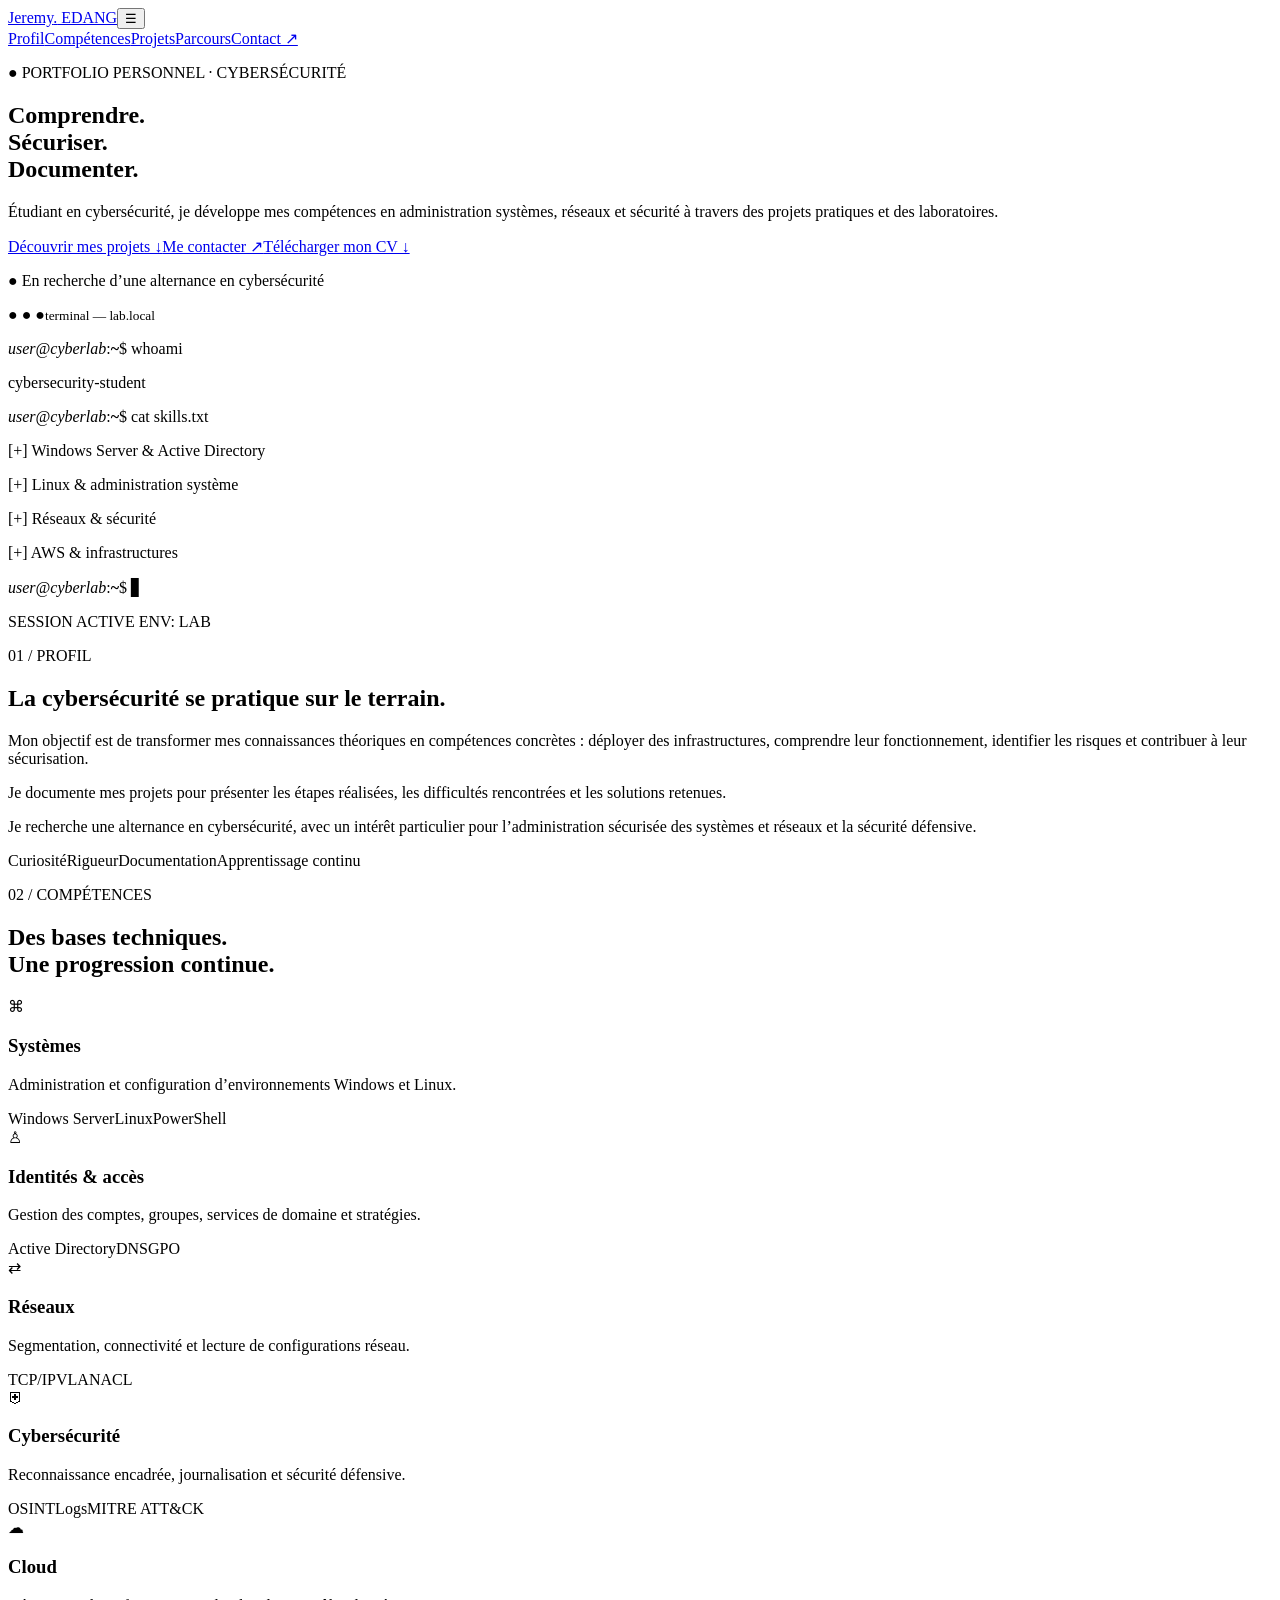
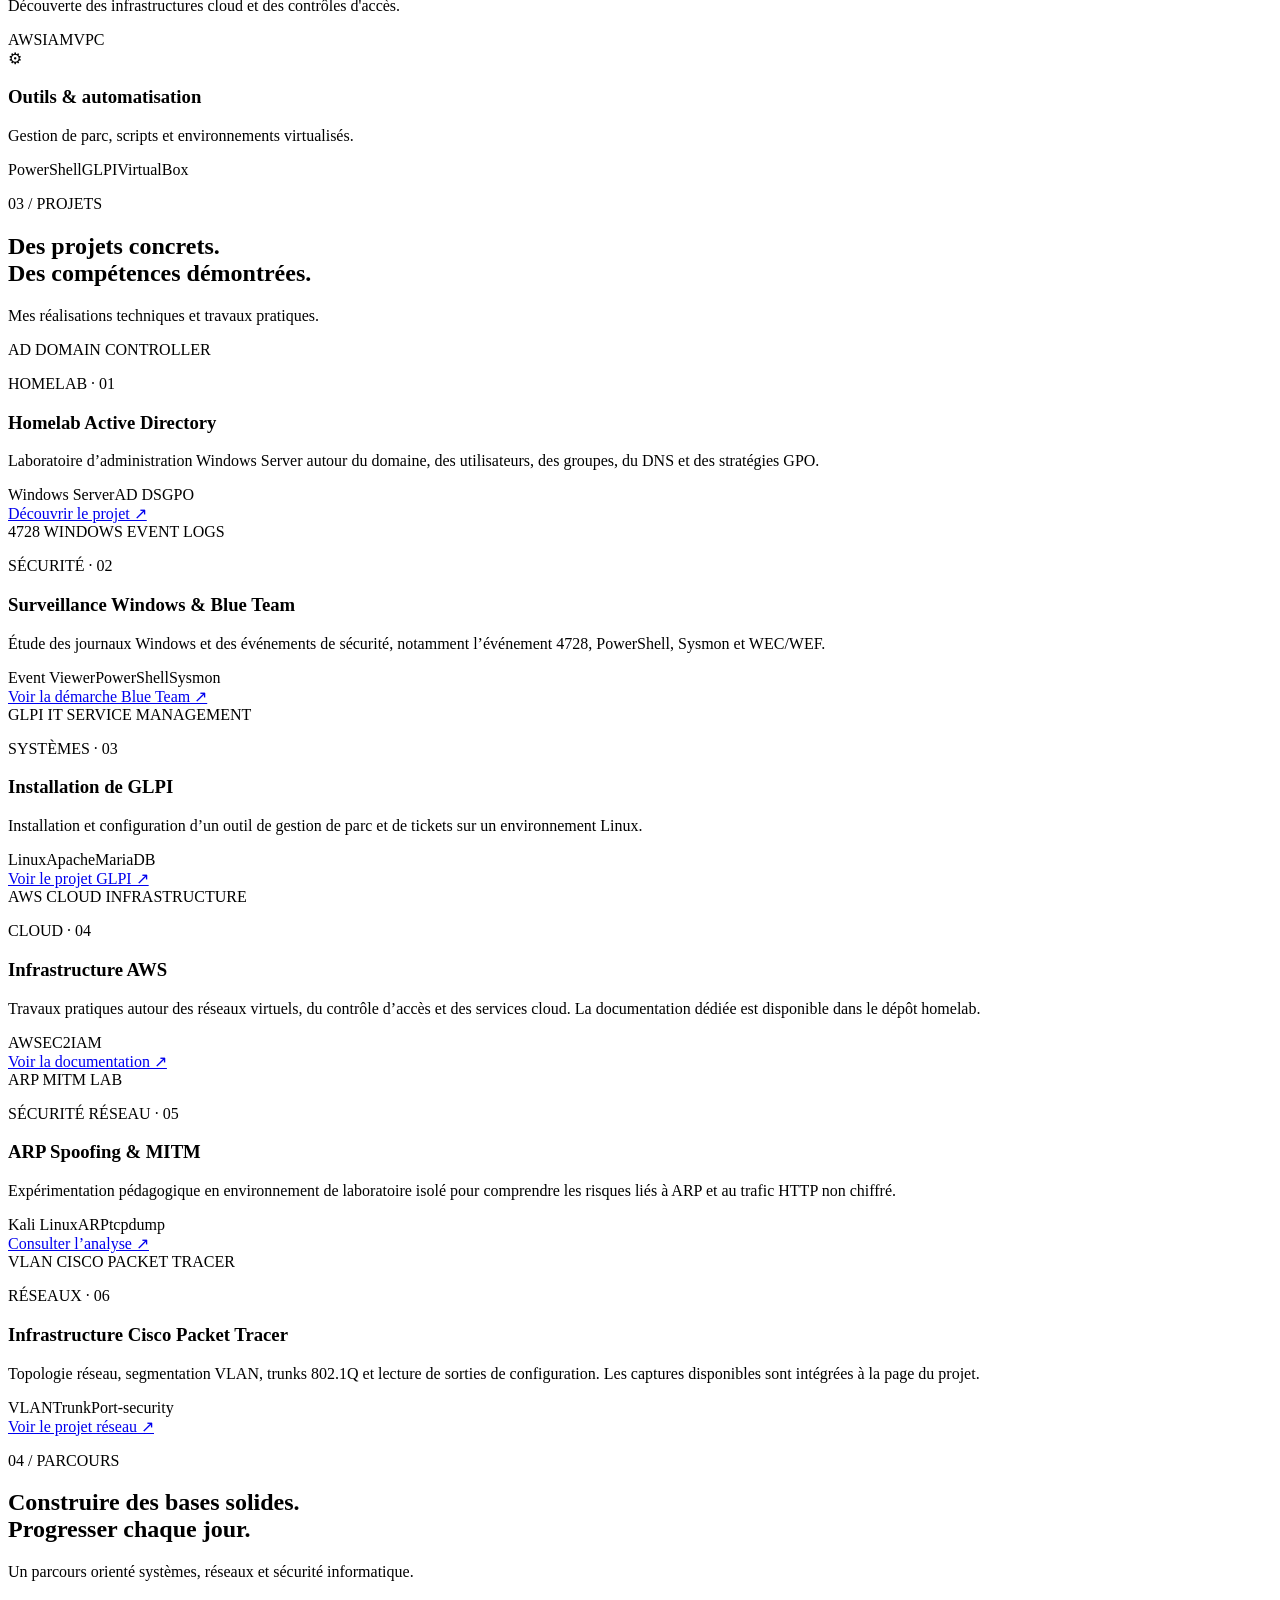
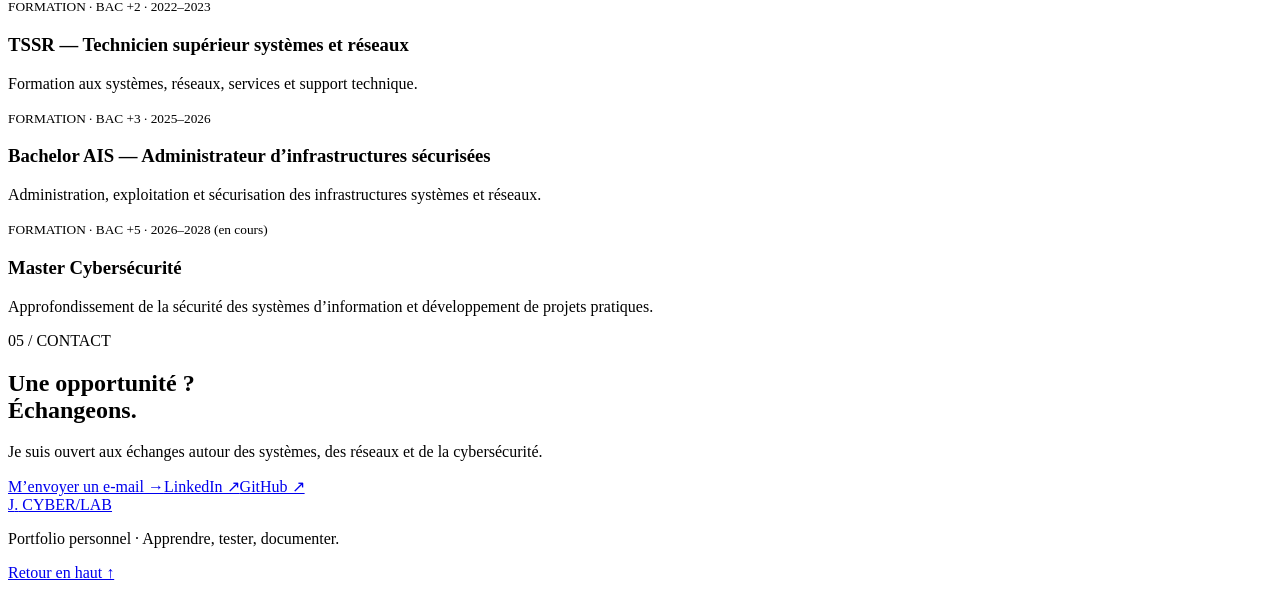
==== index.html @ 5d51c83e "Add responsive cybersecurity portfolio home page" ====
<!doctype html>
<html lang="fr"><head><meta charset="UTF-8"><meta name="viewport" content="width=device-width,initial-scale=1"><meta name="description" content="Portfolio de Jeremy Edang : projets pratiques en cybersécurité, administration systèmes et réseaux, Active Directory, Blue Team, Linux et cloud."><title>Jeremy Edang | Portfolio cybersécurité</title><link rel="stylesheet" href="style.css"><script src="script.js" defer></script></head><body><header class="header"><a class="logo" href="#accueil">Jeremy<span>.</span> EDANG</a><button class="menu-toggle" type="button" aria-controls="navigation-principale" aria-label="Ouvrir le menu" aria-expanded="false">☰</button><nav class="nav" id="navigation-principale"><a href="#profil">Profil</a><a href="#competences">Compétences</a><a href="#projets">Projets</a><a href="#parcours">Parcours</a><a href="#contact" class="nav-button">Contact ↗</a></nav></header><main><section class="hero section" id="accueil"><div class="hero-grid"></div><div class="hero-content"><p class="eyebrow">● PORTFOLIO PERSONNEL · CYBERSÉCURITÉ</p><h1>Comprendre.<br><span>Sécuriser.</span><br>Documenter.</h1><p class="description">Étudiant en cybersécurité, je développe mes compétences en administration systèmes, réseaux et sécurité à travers des projets pratiques et des laboratoires.</p><div class="actions"><a href="#projets" class="button primary">Découvrir mes projets ↓</a><a href="#contact" class="button">Me contacter ↗</a><a href="documents/CV.pdf" class="button" download>Télécharger mon CV ↓</a></div><p class="status">● En recherche d’une alternance en cybersécurité</p></div><div class="terminal"><div class="terminal-header"><span>● ● ●</span><small>terminal — lab.local</small></div><div class="terminal-content"><p><em>user@cyberlab</em>:<b>~</b>$ whoami</p><p class="output">cybersecurity-student</p><p><em>user@cyberlab</em>:<b>~</b>$ cat skills.txt</p><p class="green">[+] Windows Server & Active Directory</p><p class="green">[+] Linux & administration système</p><p class="green">[+] Réseaux & sécurité</p><p class="green">[+] AWS & infrastructures</p><p><em>user@cyberlab</em>:<b>~</b>$ <span class="cursor">▋</span></p></div><div class="terminal-footer">SESSION ACTIVE <span>ENV: LAB</span></div></div></section><section class="section" id="profil"><p class="section-label">01 / PROFIL</p><div class="two-columns"><h2>La cybersécurité se pratique <span>sur le terrain.</span></h2><div class="muted"><p>Mon objectif est de transformer mes connaissances théoriques en compétences concrètes : déployer des infrastructures, comprendre leur fonctionnement, identifier les risques et contribuer à leur sécurisation.</p><p>Je documente mes projets pour présenter les étapes réalisées, les difficultés rencontrées et les solutions retenues.</p><p>Je recherche une alternance en cybersécurité, avec un intérêt particulier pour l’administration sécurisée des systèmes et réseaux et la sécurité défensive.</p><div class="tags"><span>Curiosité</span><span>Rigueur</span><span>Documentation</span><span>Apprentissage continu</span></div></div></div></section><section class="section" id="competences"><p class="section-label">02 / COMPÉTENCES</p><div class="section-heading"><h2>Des bases techniques.<br><span>Une progression continue.</span></h2></div><div class="cards-grid"><article class="card"><div class="icon">⌘</div><h3>Systèmes</h3><p>Administration et configuration d’environnements Windows et Linux.</p><div class="tags"><span>Windows Server</span><span>Linux</span><span>PowerShell</span></div></article><article class="card"><div class="icon">♙</div><h3>Identités & accès</h3><p>Gestion des comptes, groupes, services de domaine et stratégies.</p><div class="tags"><span>Active Directory</span><span>DNS</span><span>GPO</span></div></article><article class="card"><div class="icon">⇄</div><h3>Réseaux</h3><p>Segmentation, connectivité et lecture de configurations réseau.</p><div class="tags"><span>TCP/IP</span><span>VLAN</span><span>ACL</span></div></article><article class="card"><div class="icon">⛨</div><h3>Cybersécurité</h3><p>Reconnaissance encadrée, journalisation et sécurité défensive.</p><div class="tags"><span>OSINT</span><span>Logs</span><span>MITRE ATT&CK</span></div></article><article class="card"><div class="icon">☁</div><h3>Cloud</h3><p>Découverte des infrastructures cloud et des contrôles d'accès.</p><div class="tags"><span>AWS</span><span>IAM</span><span>VPC</span></div></article><article class="card"><div class="icon">⚙</div><h3>Outils & automatisation</h3><p>Gestion de parc, scripts et environnements virtualisés.</p><div class="tags"><span>PowerShell</span><span>GLPI</span><span>VirtualBox</span></div></article></div></section><section class="section projects" id="projets"><p class="section-label">03 / PROJETS</p><div class="section-heading"><h2>Des projets concrets.<br><span>Des compétences démontrées.</span></h2><p class="muted">Mes réalisations techniques et travaux pratiques.</p></div><div class="projects-grid"><article class="project-card"><div class="project-visual visual-ad">AD <span>DOMAIN CONTROLLER</span></div><div class="project-info"><p class="project-type">HOMELAB · 01</p><h3>Homelab Active Directory</h3><p>Laboratoire d’administration Windows Server autour du domaine, des utilisateurs, des groupes, du DNS et des stratégies GPO.</p><div class="tags"><span>Windows Server</span><span>AD DS</span><span>GPO</span></div><a class="text-link" href="projet-ad.html">Découvrir le projet ↗</a></div></article><article class="project-card"><div class="project-visual visual-logs">4728 <span>WINDOWS EVENT LOGS</span></div><div class="project-info"><p class="project-type">SÉCURITÉ · 02</p><h3>Surveillance Windows & Blue Team</h3><p>Étude des journaux Windows et des événements de sécurité, notamment l’événement 4728, PowerShell, Sysmon et WEC/WEF.</p><div class="tags"><span>Event Viewer</span><span>PowerShell</span><span>Sysmon</span></div><a class="text-link" href="projet-blue-team.html">Voir la démarche Blue Team ↗</a></div></article><article class="project-card"><div class="project-visual visual-glpi">GLPI <span>IT SERVICE MANAGEMENT</span></div><div class="project-info"><p class="project-type">SYSTÈMES · 03</p><h3>Installation de GLPI</h3><p>Installation et configuration d’un outil de gestion de parc et de tickets sur un environnement Linux.</p><div class="tags"><span>Linux</span><span>Apache</span><span>MariaDB</span></div><a class="text-link" href="projet-glpi.html">Voir le projet GLPI ↗</a></div></article><article class="project-card"><div class="project-visual visual-aws">AWS <span>CLOUD INFRASTRUCTURE</span></div><div class="project-info"><p class="project-type">CLOUD · 04</p><h3>Infrastructure AWS</h3><p>Travaux pratiques autour des réseaux virtuels, du contrôle d’accès et des services cloud. La documentation dédiée est disponible dans le dépôt homelab.</p><div class="tags"><span>AWS</span><span>EC2</span><span>IAM</span></div><a class="text-link" href="https://github.com/Jeremy253058/cybersecurity-homelab" target="_blank" rel="noopener noreferrer">Voir la documentation ↗</a></div></article><article class="project-card"><div class="project-visual" style="color:var(--cyan)">ARP <span>MITM LAB</span></div><div class="project-info"><p class="project-type">SÉCURITÉ RÉSEAU · 05</p><h3>ARP Spoofing & MITM</h3><p>Expérimentation pédagogique en environnement de laboratoire isolé pour comprendre les risques liés à ARP et au trafic HTTP non chiffré.</p><div class="tags"><span>Kali Linux</span><span>ARP</span><span>tcpdump</span></div><a class="text-link" href="projet-mitm.html">Consulter l’analyse ↗</a></div></article><article class="project-card"><div class="project-visual" style="color:var(--green)">VLAN <span>CISCO PACKET TRACER</span></div><div class="project-info"><p class="project-type">RÉSEAUX · 06</p><h3>Infrastructure Cisco Packet Tracer</h3><p>Topologie réseau, segmentation VLAN, trunks 802.1Q et lecture de sorties de configuration. Les captures disponibles sont intégrées à la page du projet.</p><div class="tags"><span>VLAN</span><span>Trunk</span><span>Port-security</span></div><a class="text-link" href="projet-cisco.html">Voir le projet réseau ↗</a></div></article></div></section><section class="section" id="parcours"><p class="section-label">04 / PARCOURS</p><div class="section-heading"><h2>Construire des bases solides.<br><span>Progresser chaque jour.</span></h2><p class="muted">Un parcours orienté systèmes, réseaux et sécurité informatique.</p></div><div class="timeline"><article><small>FORMATION · BAC +2 · 2022–2023</small><h3>TSSR — Technicien supérieur systèmes et réseaux</h3><p class="muted">Formation aux systèmes, réseaux, services et support technique.</p></article><article><small>FORMATION · BAC +3 · 2025–2026</small><h3>Bachelor AIS — Administrateur d’infrastructures sécurisées</h3><p class="muted">Administration, exploitation et sécurisation des infrastructures systèmes et réseaux.</p></article><article><small>FORMATION · BAC +5 · 2026–2028 (en cours)</small><h3>Master Cybersécurité</h3><p class="muted">Approfondissement de la sécurité des systèmes d’information et développement de projets pratiques.</p></article></div></section><section class="section" id="contact"><div class="contact-box"><p class="section-label">05 / CONTACT</p><h2>Une opportunité ?<br><span>Échangeons.</span></h2><p class="muted">Je suis ouvert aux échanges autour des systèmes, des réseaux et de la cybersécurité.</p><div class="actions"><a href="https://mail.google.com/mail/?view=cm&amp;fs=1&amp;to=jaylinle@gmail.com&amp;su=Prise%20de%20contact%20%E2%80%94%20Portfolio%20cybers%C3%A9curit%C3%A9" class="button primary" target="_blank" rel="noopener noreferrer">M’envoyer un e-mail →</a><a class="button" href="https://www.linkedin.com/in/j%C3%A9r%C3%A9my-edang-87a70a235/" target="_blank" rel="noopener noreferrer">LinkedIn ↗</a><a class="button" href="https://github.com/Jeremy253058/cybersecurity-homelab" target="_blank" rel="noopener noreferrer">GitHub ↗</a></div></div></section></main><footer class="footer"><a class="logo" href="#accueil">J<span>.</span> CYBER/LAB</a><p>Portfolio personnel · Apprendre, tester, documenter.</p><a href="#accueil">Retour en haut ↑</a></footer></body></html>
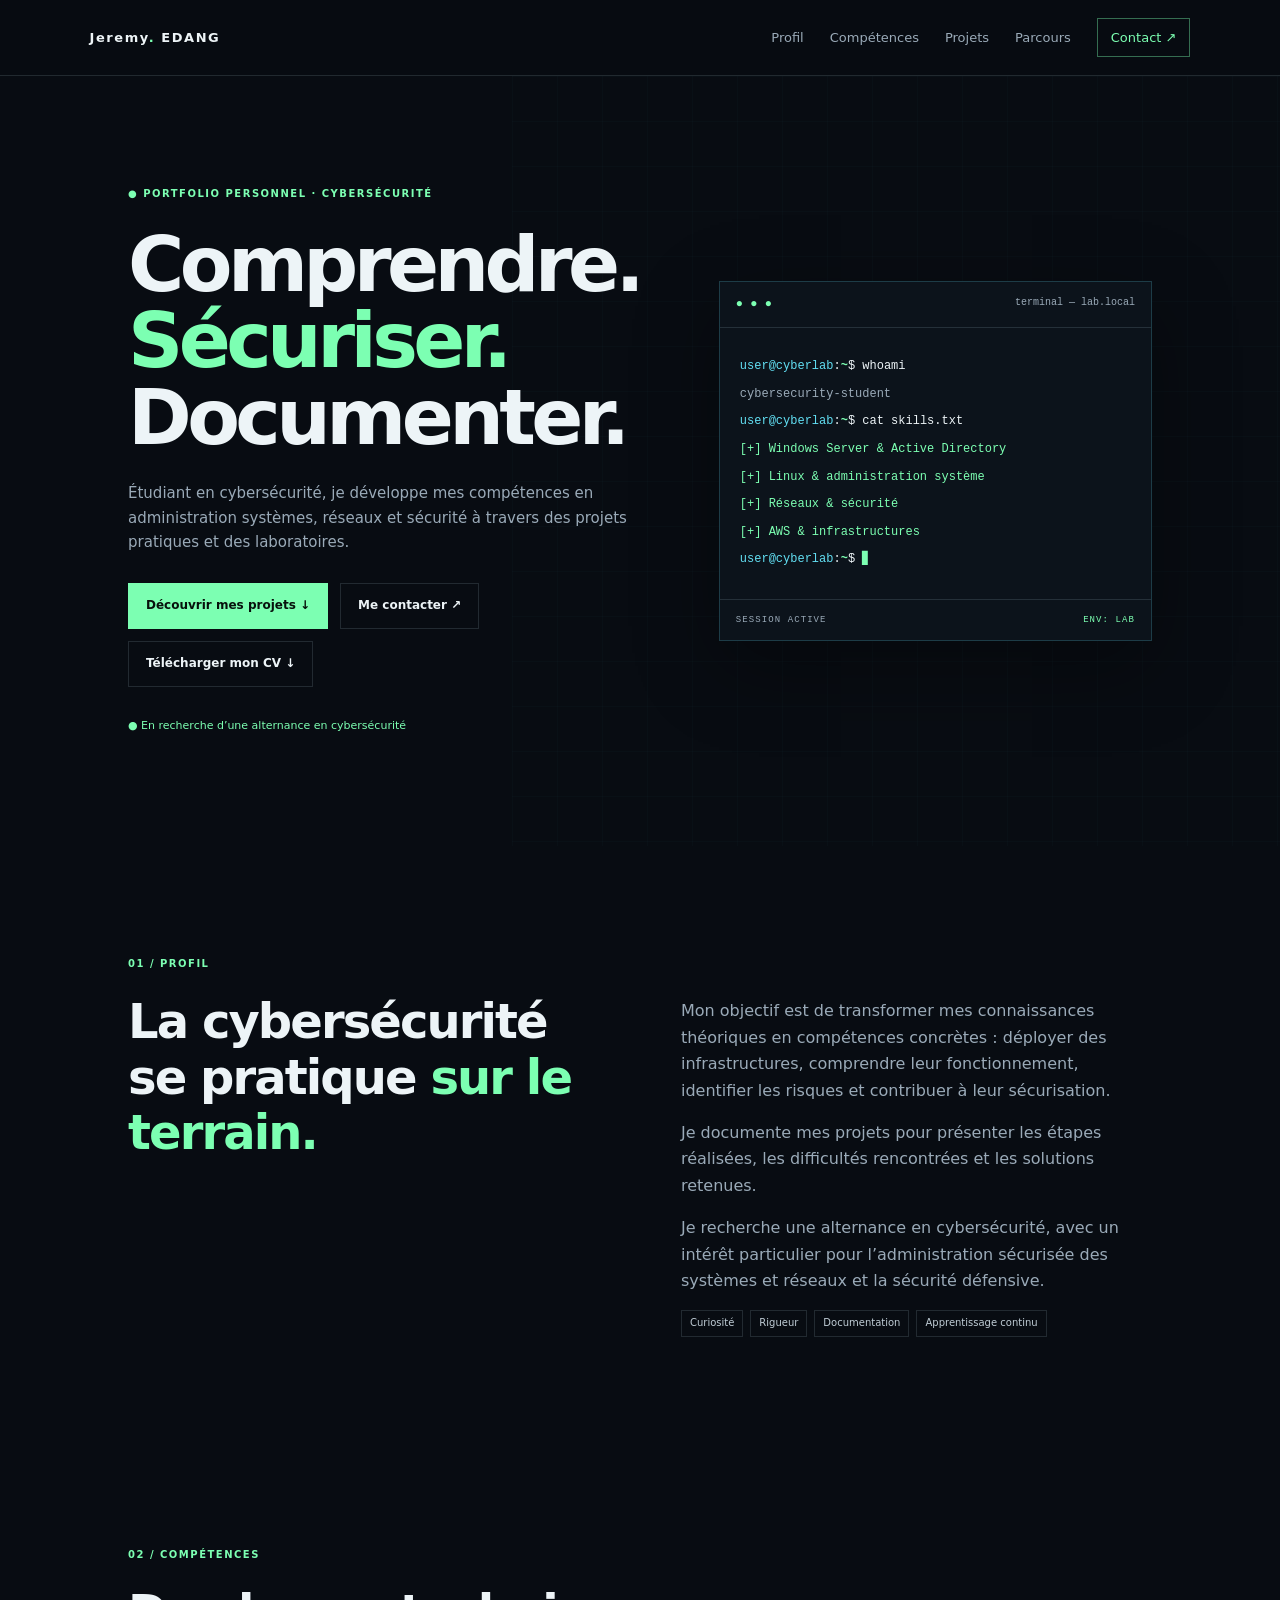
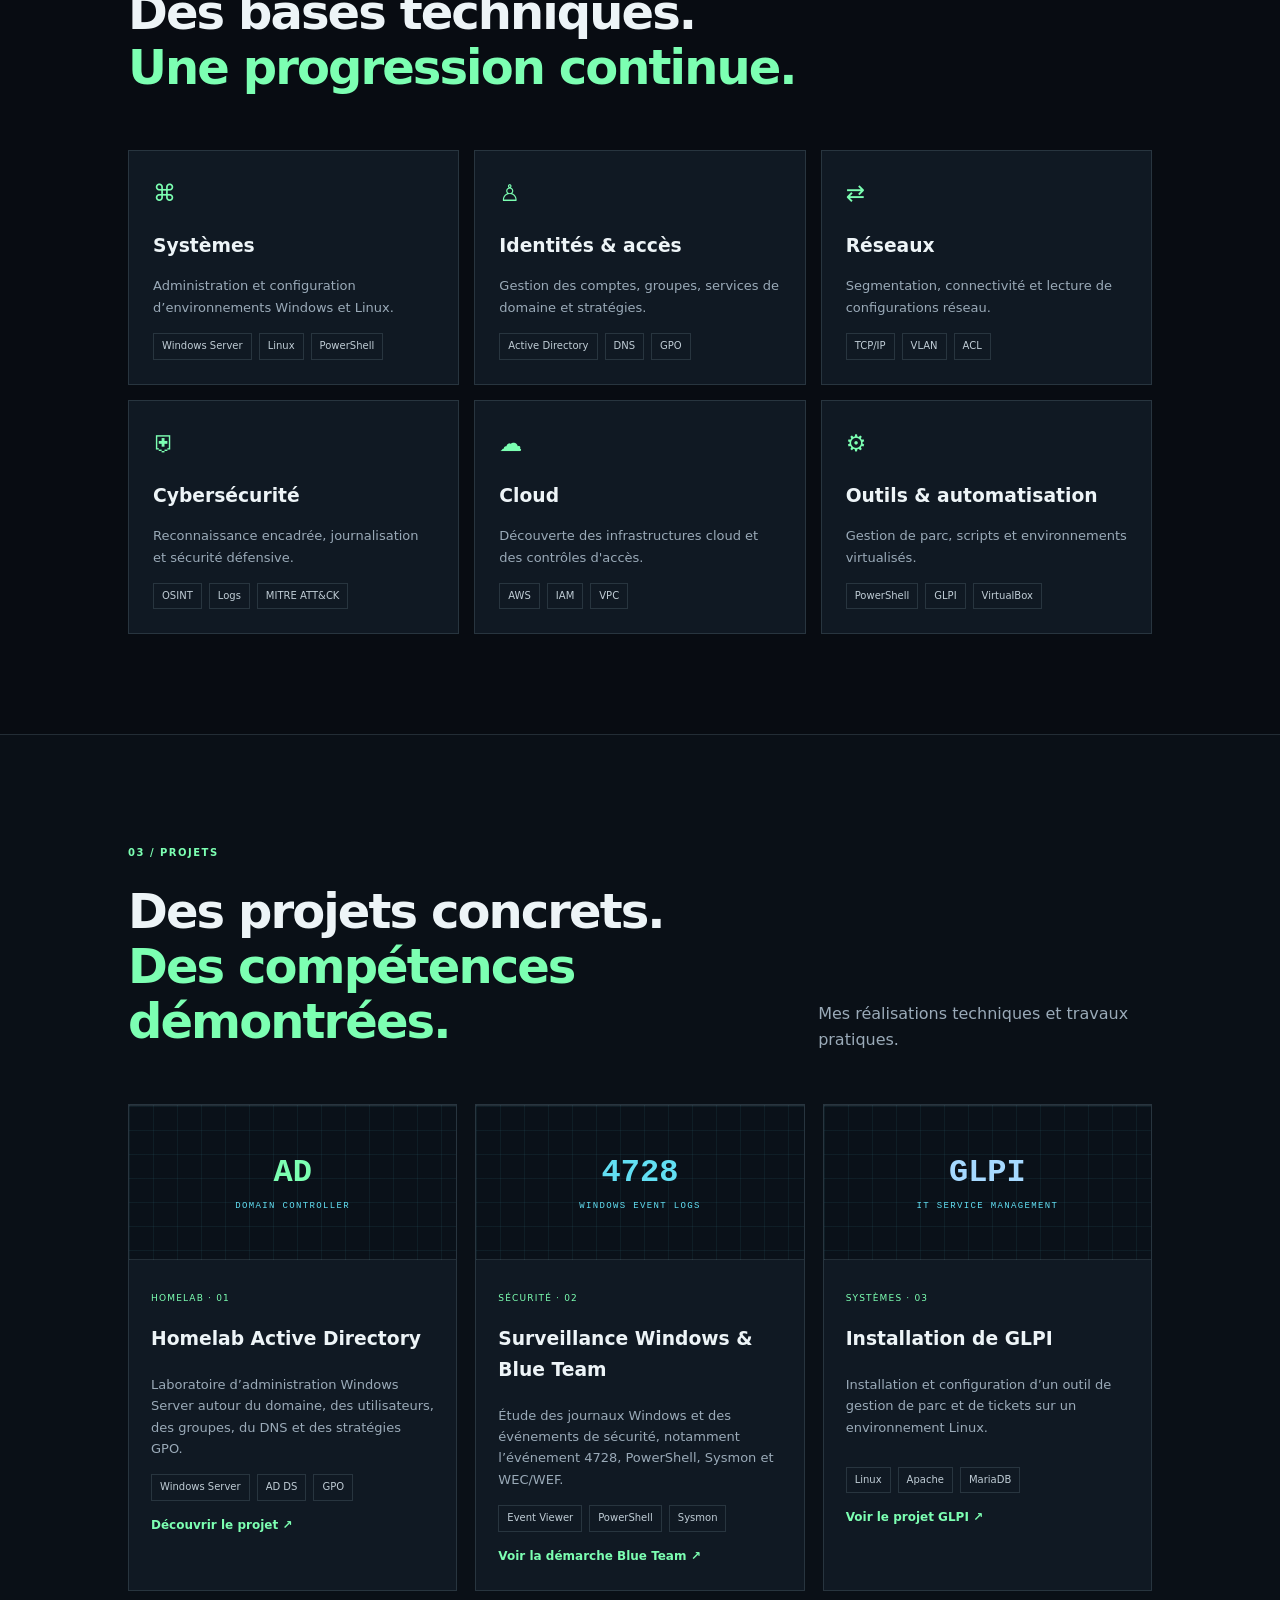
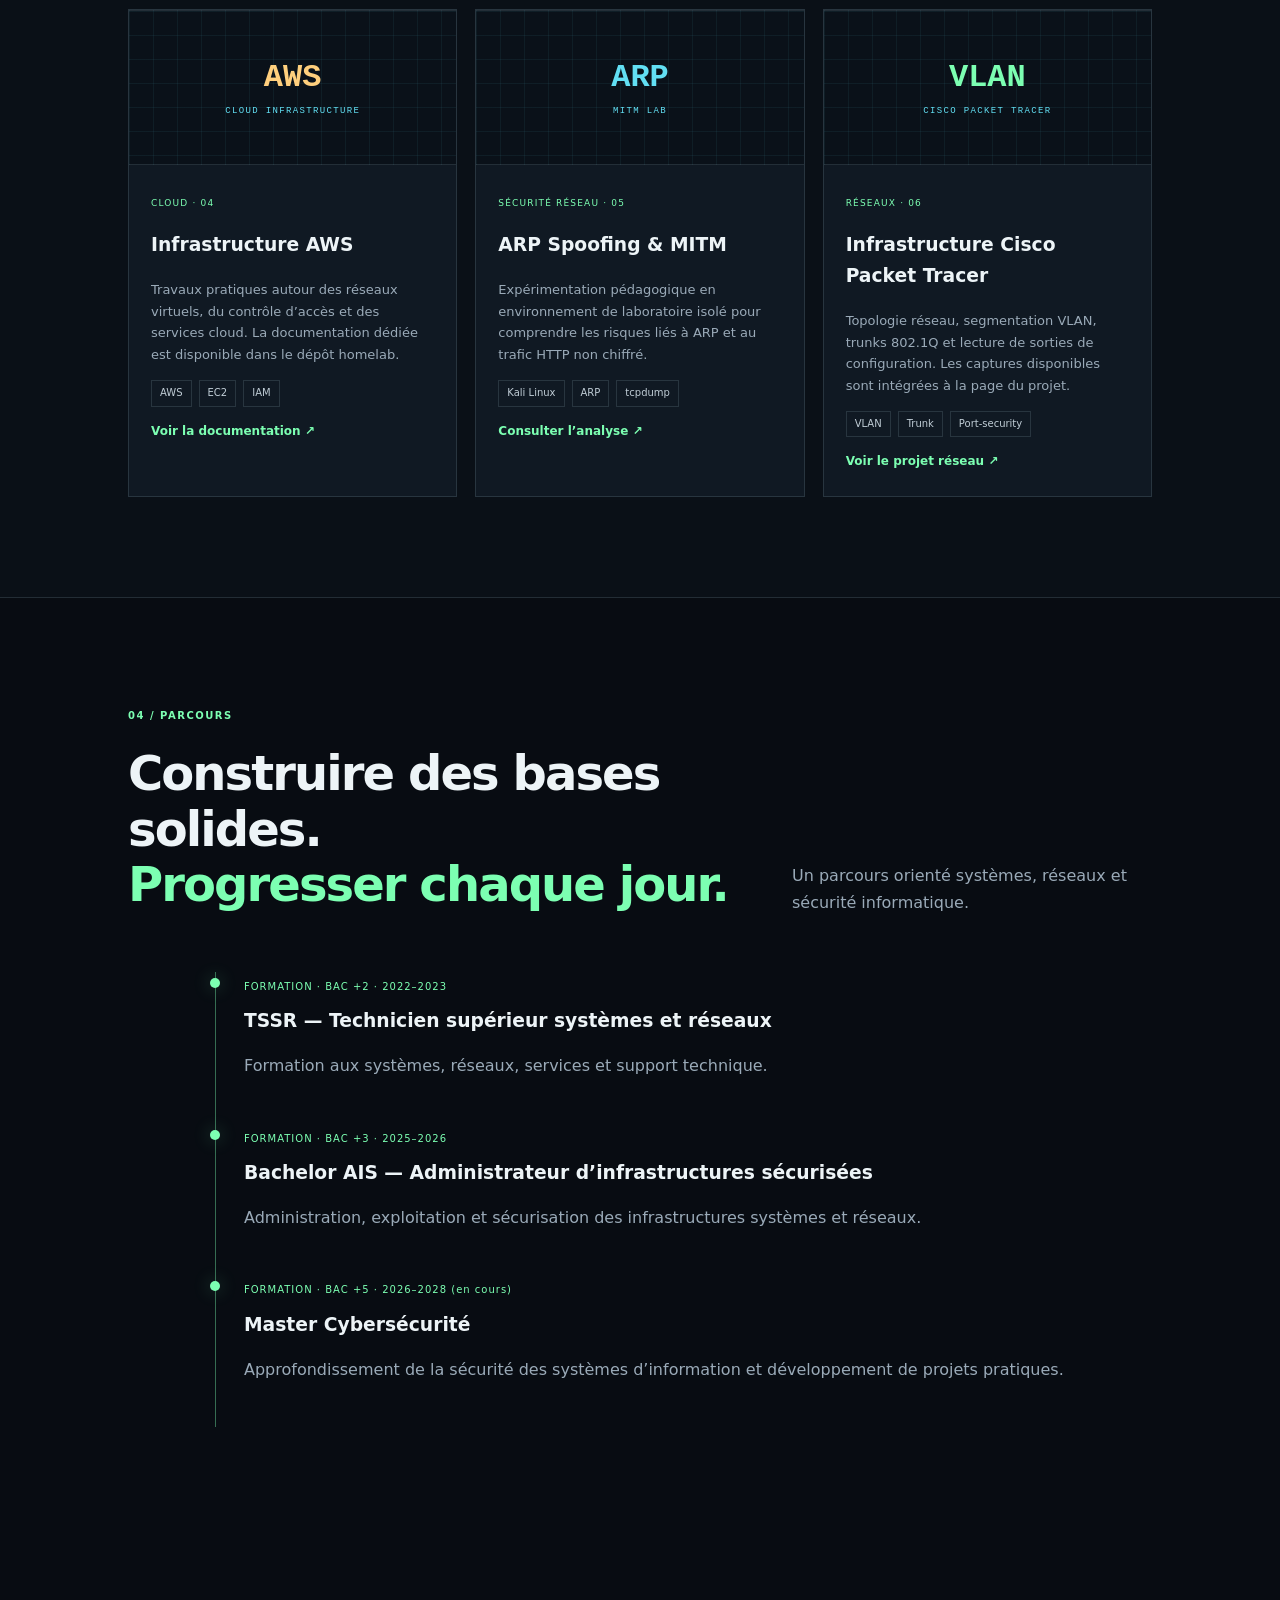
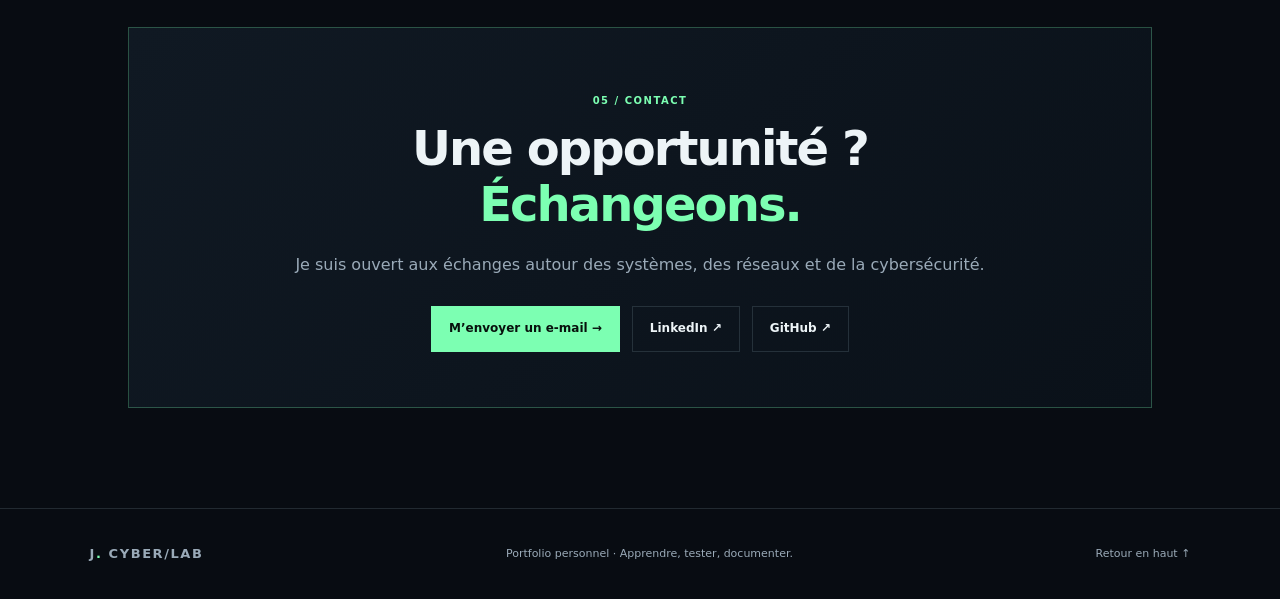
==== commit 629ab7c7: "Improve portfolio SEO and metadata" ====
--- a/index.html
+++ b/index.html
@@ -1,2 +1,2 @@
 <!doctype html>
-<html lang="fr"><head><meta charset="UTF-8"><meta name="viewport" content="width=device-width,initial-scale=1"><meta name="description" content="Portfolio de Jeremy Edang : projets pratiques en cybersécurité, administration systèmes et réseaux, Active Directory, Blue Team, Linux et cloud."><title>Jeremy Edang | Portfolio cybersécurité</title><link rel="stylesheet" href="style.css"><script src="script.js" defer></script></head><body><header class="header"><a class="logo" href="#accueil">Jeremy<span>.</span> EDANG</a><button class="menu-toggle" type="button" aria-controls="navigation-principale" aria-label="Ouvrir le menu" aria-expanded="false">☰</button><nav class="nav" id="navigation-principale"><a href="#profil">Profil</a><a href="#competences">Compétences</a><a href="#projets">Projets</a><a href="#parcours">Parcours</a><a href="#contact" class="nav-button">Contact ↗</a></nav></header><main><section class="hero section" id="accueil"><div class="hero-grid"></div><div class="hero-content"><p class="eyebrow">● PORTFOLIO PERSONNEL · CYBERSÉCURITÉ</p><h1>Comprendre.<br><span>Sécuriser.</span><br>Documenter.</h1><p class="description">Étudiant en cybersécurité, je développe mes compétences en administration systèmes, réseaux et sécurité à travers des projets pratiques et des laboratoires.</p><div class="actions"><a href="#projets" class="button primary">Découvrir mes projets ↓</a><a href="#contact" class="button">Me contacter ↗</a><a href="documents/CV.pdf" class="button" download>Télécharger mon CV ↓</a></div><p class="status">● En recherche d’une alternance en cybersécurité</p></div><div class="terminal"><div class="terminal-header"><span>● ● ●</span><small>terminal — lab.local</small></div><div class="terminal-content"><p><em>user@cyberlab</em>:<b>~</b>$ whoami</p><p class="output">cybersecurity-student</p><p><em>user@cyberlab</em>:<b>~</b>$ cat skills.txt</p><p class="green">[+] Windows Server & Active Directory</p><p class="green">[+] Linux & administration système</p><p class="green">[+] Réseaux & sécurité</p><p class="green">[+] AWS & infrastructures</p><p><em>user@cyberlab</em>:<b>~</b>$ <span class="cursor">▋</span></p></div><div class="terminal-footer">SESSION ACTIVE <span>ENV: LAB</span></div></div></section><section class="section" id="profil"><p class="section-label">01 / PROFIL</p><div class="two-columns"><h2>La cybersécurité se pratique <span>sur le terrain.</span></h2><div class="muted"><p>Mon objectif est de transformer mes connaissances théoriques en compétences concrètes : déployer des infrastructures, comprendre leur fonctionnement, identifier les risques et contribuer à leur sécurisation.</p><p>Je documente mes projets pour présenter les étapes réalisées, les difficultés rencontrées et les solutions retenues.</p><p>Je recherche une alternance en cybersécurité, avec un intérêt particulier pour l’administration sécurisée des systèmes et réseaux et la sécurité défensive.</p><div class="tags"><span>Curiosité</span><span>Rigueur</span><span>Documentation</span><span>Apprentissage continu</span></div></div></div></section><section class="section" id="competences"><p class="section-label">02 / COMPÉTENCES</p><div class="section-heading"><h2>Des bases techniques.<br><span>Une progression continue.</span></h2></div><div class="cards-grid"><article class="card"><div class="icon">⌘</div><h3>Systèmes</h3><p>Administration et configuration d’environnements Windows et Linux.</p><div class="tags"><span>Windows Server</span><span>Linux</span><span>PowerShell</span></div></article><article class="card"><div class="icon">♙</div><h3>Identités & accès</h3><p>Gestion des comptes, groupes, services de domaine et stratégies.</p><div class="tags"><span>Active Directory</span><span>DNS</span><span>GPO</span></div></article><article class="card"><div class="icon">⇄</div><h3>Réseaux</h3><p>Segmentation, connectivité et lecture de configurations réseau.</p><div class="tags"><span>TCP/IP</span><span>VLAN</span><span>ACL</span></div></article><article class="card"><div class="icon">⛨</div><h3>Cybersécurité</h3><p>Reconnaissance encadrée, journalisation et sécurité défensive.</p><div class="tags"><span>OSINT</span><span>Logs</span><span>MITRE ATT&CK</span></div></article><article class="card"><div class="icon">☁</div><h3>Cloud</h3><p>Découverte des infrastructures cloud et des contrôles d'accès.</p><div class="tags"><span>AWS</span><span>IAM</span><span>VPC</span></div></article><article class="card"><div class="icon">⚙</div><h3>Outils & automatisation</h3><p>Gestion de parc, scripts et environnements virtualisés.</p><div class="tags"><span>PowerShell</span><span>GLPI</span><span>VirtualBox</span></div></article></div></section><section class="section projects" id="projets"><p class="section-label">03 / PROJETS</p><div class="section-heading"><h2>Des projets concrets.<br><span>Des compétences démontrées.</span></h2><p class="muted">Mes réalisations techniques et travaux pratiques.</p></div><div class="projects-grid"><article class="project-card"><div class="project-visual visual-ad">AD <span>DOMAIN CONTROLLER</span></div><div class="project-info"><p class="project-type">HOMELAB · 01</p><h3>Homelab Active Directory</h3><p>Laboratoire d’administration Windows Server autour du domaine, des utilisateurs, des groupes, du DNS et des stratégies GPO.</p><div class="tags"><span>Windows Server</span><span>AD DS</span><span>GPO</span></div><a class="text-link" href="projet-ad.html">Découvrir le projet ↗</a></div></article><article class="project-card"><div class="project-visual visual-logs">4728 <span>WINDOWS EVENT LOGS</span></div><div class="project-info"><p class="project-type">SÉCURITÉ · 02</p><h3>Surveillance Windows & Blue Team</h3><p>Étude des journaux Windows et des événements de sécurité, notamment l’événement 4728, PowerShell, Sysmon et WEC/WEF.</p><div class="tags"><span>Event Viewer</span><span>PowerShell</span><span>Sysmon</span></div><a class="text-link" href="projet-blue-team.html">Voir la démarche Blue Team ↗</a></div></article><article class="project-card"><div class="project-visual visual-glpi">GLPI <span>IT SERVICE MANAGEMENT</span></div><div class="project-info"><p class="project-type">SYSTÈMES · 03</p><h3>Installation de GLPI</h3><p>Installation et configuration d’un outil de gestion de parc et de tickets sur un environnement Linux.</p><div class="tags"><span>Linux</span><span>Apache</span><span>MariaDB</span></div><a class="text-link" href="projet-glpi.html">Voir le projet GLPI ↗</a></div></article><article class="project-card"><div class="project-visual visual-aws">AWS <span>CLOUD INFRASTRUCTURE</span></div><div class="project-info"><p class="project-type">CLOUD · 04</p><h3>Infrastructure AWS</h3><p>Travaux pratiques autour des réseaux virtuels, du contrôle d’accès et des services cloud. La documentation dédiée est disponible dans le dépôt homelab.</p><div class="tags"><span>AWS</span><span>EC2</span><span>IAM</span></div><a class="text-link" href="https://github.com/Jeremy253058/cybersecurity-homelab" target="_blank" rel="noopener noreferrer">Voir la documentation ↗</a></div></article><article class="project-card"><div class="project-visual" style="color:var(--cyan)">ARP <span>MITM LAB</span></div><div class="project-info"><p class="project-type">SÉCURITÉ RÉSEAU · 05</p><h3>ARP Spoofing & MITM</h3><p>Expérimentation pédagogique en environnement de laboratoire isolé pour comprendre les risques liés à ARP et au trafic HTTP non chiffré.</p><div class="tags"><span>Kali Linux</span><span>ARP</span><span>tcpdump</span></div><a class="text-link" href="projet-mitm.html">Consulter l’analyse ↗</a></div></article><article class="project-card"><div class="project-visual" style="color:var(--green)">VLAN <span>CISCO PACKET TRACER</span></div><div class="project-info"><p class="project-type">RÉSEAUX · 06</p><h3>Infrastructure Cisco Packet Tracer</h3><p>Topologie réseau, segmentation VLAN, trunks 802.1Q et lecture de sorties de configuration. Les captures disponibles sont intégrées à la page du projet.</p><div class="tags"><span>VLAN</span><span>Trunk</span><span>Port-security</span></div><a class="text-link" href="projet-cisco.html">Voir le projet réseau ↗</a></div></article></div></section><section class="section" id="parcours"><p class="section-label">04 / PARCOURS</p><div class="section-heading"><h2>Construire des bases solides.<br><span>Progresser chaque jour.</span></h2><p class="muted">Un parcours orienté systèmes, réseaux et sécurité informatique.</p></div><div class="timeline"><article><small>FORMATION · BAC +2 · 2022–2023</small><h3>TSSR — Technicien supérieur systèmes et réseaux</h3><p class="muted">Formation aux systèmes, réseaux, services et support technique.</p></article><article><small>FORMATION · BAC +3 · 2025–2026</small><h3>Bachelor AIS — Administrateur d’infrastructures sécurisées</h3><p class="muted">Administration, exploitation et sécurisation des infrastructures systèmes et réseaux.</p></article><article><small>FORMATION · BAC +5 · 2026–2028 (en cours)</small><h3>Master Cybersécurité</h3><p class="muted">Approfondissement de la sécurité des systèmes d’information et développement de projets pratiques.</p></article></div></section><section class="section" id="contact"><div class="contact-box"><p class="section-label">05 / CONTACT</p><h2>Une opportunité ?<br><span>Échangeons.</span></h2><p class="muted">Je suis ouvert aux échanges autour des systèmes, des réseaux et de la cybersécurité.</p><div class="actions"><a href="https://mail.google.com/mail/?view=cm&amp;fs=1&amp;to=jaylinle@gmail.com&amp;su=Prise%20de%20contact%20%E2%80%94%20Portfolio%20cybers%C3%A9curit%C3%A9" class="button primary" target="_blank" rel="noopener noreferrer">M’envoyer un e-mail →</a><a class="button" href="https://www.linkedin.com/in/j%C3%A9r%C3%A9my-edang-87a70a235/" target="_blank" rel="noopener noreferrer">LinkedIn ↗</a><a class="button" href="https://github.com/Jeremy253058/cybersecurity-homelab" target="_blank" rel="noopener noreferrer">GitHub ↗</a></div></div></section></main><footer class="footer"><a class="logo" href="#accueil">J<span>.</span> CYBER/LAB</a><p>Portfolio personnel · Apprendre, tester, documenter.</p><a href="#accueil">Retour en haut ↑</a></footer></body></html>+<html lang="fr"><head><meta charset="UTF-8"><meta name="viewport" content="width=device-width,initial-scale=1"><meta name="description" content="Portfolio de Jeremy Edang, étudiant en Master Cybersécurité : projets pratiques en systèmes, réseaux, Active Directory, Blue Team, Linux, AWS et sécurité défensive."><meta name="author" content="Jeremy Edang"><meta name="robots" content="index, follow"><meta name="theme-color" content="#080c12"><link rel="canonical" href="https://jeremy253058.github.io/portfolio-cybersecurity/"><meta property="og:type" content="website"><meta property="og:locale" content="fr_FR"><meta property="og:title" content="Jeremy Edang | Portfolio cybersécurité"><meta property="og:description" content="Projets pratiques en cybersécurité, systèmes, réseaux et sécurité défensive."><meta property="og:url" content="https://jeremy253058.github.io/portfolio-cybersecurity/"><meta name="twitter:card" content="summary"><meta name="twitter:title" content="Jeremy Edang | Portfolio cybersécurité"><meta name="twitter:description" content="Portfolio technique de Jeremy Edang — systèmes, réseaux et cybersécurité."><link rel="icon" href="favicon.svg" type="image/svg+xml"><link rel="stylesheet" href="style.css"><script src="script.js" defer></script><script type="application/ld+json">{"@context":"https://schema.org","@type":"Person","name":"Jeremy Edang","url":"https://jeremy253058.github.io/portfolio-cybersecurity/","jobTitle":"Étudiant en cybersécurité","sameAs":["https://github.com/Jeremy253058","https://www.linkedin.com/in/j%C3%A9r%C3%A9my-edang-87a70a235/"]}</script></head><body><header class="header"><a class="logo" href="#accueil">Jeremy<span>.</span> EDANG</a><button class="menu-toggle" type="button" aria-controls="navigation-principale" aria-label="Ouvrir le menu" aria-expanded="false">☰</button><nav class="nav" id="navigation-principale"><a href="#profil">Profil</a><a href="#competences">Compétences</a><a href="#projets">Projets</a><a href="#parcours">Parcours</a><a href="#contact" class="nav-button">Contact ↗</a></nav></header><main><section class="hero section" id="accueil"><div class="hero-grid"></div><div class="hero-content"><p class="eyebrow">● PORTFOLIO PERSONNEL · CYBERSÉCURITÉ</p><h1>Comprendre.<br><span>Sécuriser.</span><br>Documenter.</h1><p class="description">Étudiant en cybersécurité, je développe mes compétences en administration systèmes, réseaux et sécurité à travers des projets pratiques et des laboratoires.</p><div class="actions"><a href="#projets" class="button primary">Découvrir mes projets ↓</a><a href="#contact" class="button">Me contacter ↗</a><a href="documents/CV.pdf" class="button" download>Télécharger mon CV ↓</a></div><p class="status">● En recherche d’une alternance en cybersécurité</p></div><div class="terminal"><div class="terminal-header"><span>● ● ●</span><small>terminal — lab.local</small></div><div class="terminal-content"><p><em>user@cyberlab</em>:<b>~</b>$ whoami</p><p class="output">cybersecurity-student</p><p><em>user@cyberlab</em>:<b>~</b>$ cat skills.txt</p><p class="green">[+] Windows Server & Active Directory</p><p class="green">[+] Linux & administration système</p><p class="green">[+] Réseaux & sécurité</p><p class="green">[+] AWS & infrastructures</p><p><em>user@cyberlab</em>:<b>~</b>$ <span class="cursor">▋</span></p></div><div class="terminal-footer">SESSION ACTIVE <span>ENV: LAB</span></div></div></section><section class="section" id="profil"><p class="section-label">01 / PROFIL</p><div class="two-columns"><h2>La cybersécurité se pratique <span>sur le terrain.</span></h2><div class="muted"><p>Mon objectif est de transformer mes connaissances théoriques en compétences concrètes : déployer des infrastructures, comprendre leur fonctionnement, identifier les risques et contribuer à leur sécurisation.</p><p>Je documente mes projets pour présenter les étapes réalisées, les difficultés rencontrées et les solutions retenues.</p><p>Je recherche une alternance en cybersécurité, avec un intérêt particulier pour l’administration sécurisée des systèmes et réseaux et la sécurité défensive.</p><div class="tags"><span>Curiosité</span><span>Rigueur</span><span>Documentation</span><span>Apprentissage continu</span></div></div></div></section><section class="section" id="competences"><p class="section-label">02 / COMPÉTENCES</p><div class="section-heading"><h2>Des bases techniques.<br><span>Une progression continue.</span></h2></div><div class="cards-grid"><article class="card"><div class="icon">⌘</div><h3>Systèmes</h3><p>Administration et configuration d’environnements Windows et Linux.</p><div class="tags"><span>Windows Server</span><span>Linux</span><span>PowerShell</span></div></article><article class="card"><div class="icon">♙</div><h3>Identités & accès</h3><p>Gestion des comptes, groupes, services de domaine et stratégies.</p><div class="tags"><span>Active Directory</span><span>DNS</span><span>GPO</span></div></article><article class="card"><div class="icon">⇄</div><h3>Réseaux</h3><p>Segmentation, connectivité et lecture de configurations réseau.</p><div class="tags"><span>TCP/IP</span><span>VLAN</span><span>ACL</span></div></article><article class="card"><div class="icon">⛨</div><h3>Cybersécurité</h3><p>Reconnaissance encadrée, journalisation et sécurité défensive.</p><div class="tags"><span>OSINT</span><span>Logs</span><span>MITRE ATT&CK</span></div></article><article class="card"><div class="icon">☁</div><h3>Cloud</h3><p>Découverte des infrastructures cloud et des contrôles d'accès.</p><div class="tags"><span>AWS</span><span>IAM</span><span>VPC</span></div></article><article class="card"><div class="icon">⚙</div><h3>Outils & automatisation</h3><p>Gestion de parc, scripts et environnements virtualisés.</p><div class="tags"><span>PowerShell</span><span>GLPI</span><span>VirtualBox</span></div></article></div></section><section class="section projects" id="projets"><p class="section-label">03 / PROJETS</p><div class="section-heading"><h2>Des projets concrets.<br><span>Des compétences démontrées.</span></h2><p class="muted">Mes réalisations techniques et travaux pratiques.</p></div><div class="projects-grid"><article class="project-card"><div class="project-visual visual-ad">AD <span>DOMAIN CONTROLLER</span></div><div class="project-info"><p class="project-type">HOMELAB · 01</p><h3>Homelab Active Directory</h3><p>Laboratoire d’administration Windows Server autour du domaine, des utilisateurs, des groupes, du DNS et des stratégies GPO.</p><div class="tags"><span>Windows Server</span><span>AD DS</span><span>GPO</span></div><a class="text-link" href="projet-ad.html">Découvrir le projet ↗</a></div></article><article class="project-card"><div class="project-visual visual-logs">4728 <span>WINDOWS EVENT LOGS</span></div><div class="project-info"><p class="project-type">SÉCURITÉ · 02</p><h3>Surveillance Windows & Blue Team</h3><p>Étude des journaux Windows et des événements de sécurité, notamment l’événement 4728, PowerShell, Sysmon et WEC/WEF.</p><div class="tags"><span>Event Viewer</span><span>PowerShell</span><span>Sysmon</span></div><a class="text-link" href="projet-blue-team.html">Voir la démarche Blue Team ↗</a></div></article><article class="project-card"><div class="project-visual visual-glpi">GLPI <span>IT SERVICE MANAGEMENT</span></div><div class="project-info"><p class="project-type">SYSTÈMES · 03</p><h3>Installation de GLPI</h3><p>Installation et configuration d’un outil de gestion de parc et de tickets sur un environnement Linux.</p><div class="tags"><span>Linux</span><span>Apache</span><span>MariaDB</span></div><a class="text-link" href="projet-glpi.html">Voir le projet GLPI ↗</a></div></article><article class="project-card"><div class="project-visual visual-aws">AWS <span>CLOUD INFRASTRUCTURE</span></div><div class="project-info"><p class="project-type">CLOUD · 04</p><h3>Infrastructure AWS</h3><p>Travaux pratiques autour des réseaux virtuels, du contrôle d’accès et des services cloud. La documentation dédiée est disponible dans le dépôt homelab.</p><div class="tags"><span>AWS</span><span>EC2</span><span>IAM</span></div><a class="text-link" href="https://github.com/Jeremy253058/cybersecurity-homelab" target="_blank" rel="noopener noreferrer">Voir la documentation ↗</a></div></article><article class="project-card"><div class="project-visual" style="color:var(--cyan)">ARP <span>MITM LAB</span></div><div class="project-info"><p class="project-type">SÉCURITÉ RÉSEAU · 05</p><h3>ARP Spoofing & MITM</h3><p>Expérimentation pédagogique en environnement de laboratoire isolé pour comprendre les risques liés à ARP et au trafic HTTP non chiffré.</p><div class="tags"><span>Kali Linux</span><span>ARP</span><span>tcpdump</span></div><a class="text-link" href="projet-mitm.html">Consulter l’analyse ↗</a></div></article><article class="project-card"><div class="project-visual" style="color:var(--green)">VLAN <span>CISCO PACKET TRACER</span></div><div class="project-info"><p class="project-type">RÉSEAUX · 06</p><h3>Infrastructure Cisco Packet Tracer</h3><p>Topologie réseau, segmentation VLAN, trunks 802.1Q et lecture de sorties de configuration. Les captures disponibles sont intégrées à la page du projet.</p><div class="tags"><span>VLAN</span><span>Trunk</span><span>Port-security</span></div><a class="text-link" href="projet-cisco.html">Voir le projet réseau ↗</a></div></article></div></section><section class="section" id="parcours"><p class="section-label">04 / PARCOURS</p><div class="section-heading"><h2>Construire des bases solides.<br><span>Progresser chaque jour.</span></h2><p class="muted">Un parcours orienté systèmes, réseaux et sécurité informatique.</p></div><div class="timeline"><article><small>FORMATION · BAC +2 · 2022–2023</small><h3>TSSR — Technicien supérieur systèmes et réseaux</h3><p class="muted">Formation aux systèmes, réseaux, services et support technique.</p></article><article><small>FORMATION · BAC +3 · 2025–2026</small><h3>Bachelor AIS — Administrateur d’infrastructures sécurisées</h3><p class="muted">Administration, exploitation et sécurisation des infrastructures systèmes et réseaux.</p></article><article><small>FORMATION · BAC +5 · 2026–2028 (en cours)</small><h3>Master Cybersécurité</h3><p class="muted">Approfondissement de la sécurité des systèmes d’information et développement de projets pratiques.</p></article></div></section><section class="section" id="contact"><div class="contact-box"><p class="section-label">05 / CONTACT</p><h2>Une opportunité ?<br><span>Échangeons.</span></h2><p class="muted">Je suis ouvert aux échanges autour des systèmes, des réseaux et de la cybersécurité.</p><div class="actions"><a href="https://mail.google.com/mail/?view=cm&amp;fs=1&amp;to=jaylinle@gmail.com&amp;su=Prise%20de%20contact%20%E2%80%94%20Portfolio%20cybers%C3%A9curit%C3%A9" class="button primary" target="_blank" rel="noopener noreferrer">M’envoyer un e-mail →</a><a class="button" href="https://www.linkedin.com/in/j%C3%A9r%C3%A9my-edang-87a70a235/" target="_blank" rel="noopener noreferrer">LinkedIn ↗</a><a class="button" href="https://github.com/Jeremy253058/cybersecurity-homelab" target="_blank" rel="noopener noreferrer">GitHub ↗</a></div></div></section></main><footer class="footer"><a class="logo" href="#accueil">J<span>.</span> CYBER/LAB</a><p>Portfolio personnel · Apprendre, tester, documenter.</p><a href="#accueil">Retour en haut ↑</a></footer></body></html>
--- a/style.css
+++ b/style.css
@@ -0,0 +1 @@
+:root{--bg:#080c12;--panel:#101923;--text:#edf4f7;--muted:#9aaab8;--line:rgba(166,196,213,.16);--green:#7cffb2;--cyan:#62dff3}*{box-sizing:border-box}html{scroll-behavior:smooth;scroll-padding-top:85px}body{margin:0;background:var(--bg);color:var(--text);font-family:Inter,system-ui,-apple-system,"Segoe UI",sans-serif;line-height:1.65}a{color:inherit;text-decoration:none}::selection{background:var(--green);color:#07110c}.header{height:76px;padding:0 7%;display:flex;align-items:center;justify-content:space-between;position:sticky;top:0;z-index:10;background:rgba(8,12,18,.94);border-bottom:1px solid var(--line);backdrop-filter:blur(15px)}.logo{font-size:13px;font-weight:800;letter-spacing:.12em}.logo span{color:var(--green)}.nav{display:flex;align-items:center;gap:26px;font-size:13px;color:var(--muted)}.nav a:hover,.footer a:hover{color:var(--green)}.nav-button{padding:8px 13px;color:var(--green);border:1px solid #7cffb266}.menu-toggle{display:none;background:transparent;color:var(--green);border:1px solid var(--line);padding:7px 11px;font-size:18px}.section{padding:100px 10%;position:relative}.hero{min-height:650px;display:grid;grid-template-columns:1.1fr .9fr;align-items:center;gap:6%;overflow:hidden}.hero-grid{position:absolute;inset:0 0 0 40%;z-index:-1;opacity:.15;background-image:linear-gradient(#62dff322 1px,transparent 1px),linear-gradient(90deg,#62dff322 1px,transparent 1px);background-size:45px 45px}.eyebrow,.section-label{color:var(--green);font-size:10px;font-weight:700;letter-spacing:.15em}h1{margin:24px 0;font-size:clamp(48px,6vw,82px);line-height:1;letter-spacing:-.06em}h1 span,h2 span{color:var(--green)}.description{max-width:520px;color:var(--muted);font-size:15px}.actions{display:flex;flex-wrap:wrap;gap:12px;margin-top:28px}.button{display:inline-flex;align-items:center;justify-content:center;padding:12px 17px;border:1px solid var(--line);font-size:12px;font-weight:700;transition:.2s}.button:hover{border-color:var(--green);color:var(--green);transform:translateY(-2px)}.button.primary{background:var(--green);color:#07110c;border-color:var(--green)}.status{color:var(--green);font-size:11px;margin-top:30px}.terminal{background:#0c131b;border:1px solid #62dff333;box-shadow:0 25px 80px #0005;font:12px/1.8 ui-monospace,SFMono-Regular,Consolas,monospace}.terminal-header,.terminal-footer{display:flex;justify-content:space-between;padding:12px 16px;color:var(--muted);border-bottom:1px solid var(--line)}.terminal-header span{color:var(--green)}.terminal-content{padding:22px 20px}.terminal-content p{margin:6px 0}.terminal-content em{color:var(--cyan);font-style:normal}.terminal-content b,.green{color:var(--green)}.output{color:var(--muted)}.cursor{animation:blink 1s steps(2,start) infinite;color:var(--green)}@keyframes blink{to{visibility:hidden}}.terminal-footer{border-top:1px solid var(--line);border-bottom:0;font-size:9px;letter-spacing:.12em}.terminal-footer span{color:var(--green)}h2{font-size:clamp(30px,4vw,48px);letter-spacing:-.04em;line-height:1.15;margin:12px 0 20px}.two-columns{display:grid;grid-template-columns:1fr 1fr;gap:8%;align-items:start}.muted{color:var(--muted)}.tags{display:flex;flex-wrap:wrap;gap:7px;margin-top:15px}.tags span{border:1px solid var(--line);padding:4px 8px;color:#c0cdd6;font-size:10px}.section-heading{display:flex;justify-content:space-between;align-items:end;gap:30px;margin-bottom:34px}.section-heading p{max-width:360px}.cards-grid{display:grid;grid-template-columns:repeat(3,minmax(0,1fr));gap:15px}.card,.project-card{border:1px solid var(--line);background:var(--panel);min-width:0}.card{padding:24px}.card .icon{font-size:23px;color:var(--green)}.card h3{margin-bottom:7px}.card p{font-size:13px;color:var(--muted)}.projects{background:#0a1017;border-block:1px solid var(--line)}.projects-grid{display:grid;grid-template-columns:repeat(3,minmax(0,1fr));gap:18px}.project-visual{min-height:155px;display:flex;flex-direction:column;align-items:center;justify-content:center;gap:10px;background:linear-gradient(#62dff310 1px,transparent 1px),linear-gradient(90deg,#62dff310 1px,transparent 1px),#0a1119;background-size:24px 24px;border-block:1px solid var(--line);color:var(--green);font:800 32px ui-monospace,Consolas,monospace}.project-visual span{color:var(--cyan);font-size:9px;font-weight:400;letter-spacing:.15em;text-align:center}.visual-logs{color:var(--cyan)}.visual-glpi{color:#a6d9ff}.visual-aws{color:#ffcf7d}.project-info{padding:22px}.project-type{color:var(--green)!important;font-size:9px!important;letter-spacing:.13em}.project-info>p:not(.project-type){min-height:78px;font-size:13px;color:var(--muted)}.text-link{display:inline-block;margin-top:15px;color:var(--green);font-size:12px;font-weight:700}.text-link:hover{text-decoration:underline}.timeline{max-width:850px;margin:40px auto 0;border-left:1px solid #7cffb266;padding-left:28px}.timeline article{position:relative;padding:0 0 28px}.timeline article:before{content:"";position:absolute;left:-34px;top:6px;width:10px;height:10px;border-radius:50%;background:var(--green);box-shadow:0 0 18px #7cffb255}.timeline small{font-size:10px;color:var(--green);letter-spacing:.1em}.timeline h3{margin:8px 0}.contact-box{border:1px solid #7cffb244;background:linear-gradient(135deg,#101923,#0a1119);padding:clamp(25px,5vw,55px);text-align:center}.contact-box .actions{justify-content:center}.footer{display:flex;align-items:center;justify-content:space-between;gap:16px;flex-wrap:wrap;padding:25px 7%;color:var(--muted);font-size:11px;border-top:1px solid var(--line)}.project-detail{max-width:1000px;margin:auto;padding:55px 7% 80px}.project-detail h1{font-size:clamp(34px,5vw,58px);line-height:1.1;margin:22px 0}.project-detail h2{font-size:24px;letter-spacing:-.02em;margin:0 0 16px}.project-detail h3{margin-top:24px;font-size:17px}.project-detail p,.project-detail li{color:var(--muted);line-height:1.8}.project-detail .detail-card{border:1px solid var(--line);background:var(--panel);padding:24px;margin-top:24px}.project-detail code{color:var(--green);overflow-wrap:anywhere}.project-label,.back-link{color:var(--green);font-size:12px}.project-hero{border:1px solid #7cffb24d;background:linear-gradient(#62dff30d 1px,transparent 1px),linear-gradient(90deg,#62dff30d 1px,transparent 1px),#0b121a;background-size:25px 25px;padding:30px;margin-top:28px}.project-hero strong{color:var(--green);font:700 32px ui-monospace,Consolas,monospace}.project-hero span{color:var(--cyan)}.project-tags{display:flex;flex-wrap:wrap;gap:8px;margin-top:18px}.project-tags span{border:1px solid var(--line);padding:5px 9px;color:#c0cdd6;font-size:11px}.project-detail .notice{border-left:3px solid #ffcf7d;padding:12px 16px;background:rgba(255,207,125,.05)}.evidence-grid{display:grid;grid-template-columns:repeat(2,minmax(0,1fr));gap:16px;margin-top:20px}.evidence-grid figure,.single-evidence{min-width:0;margin:0;background:#0b121a;border:1px solid var(--line);padding:10px}.evidence-grid img,.single-evidence img{display:block;width:100%;height:auto;max-height:360px;object-fit:contain;cursor:zoom-in}.evidence-grid figcaption,.single-evidence figcaption{color:var(--muted);font-size:12px;padding:8px 2px 0}.single-evidence{max-width:720px;margin-top:18px}.image-lightbox{position:fixed;inset:0;z-index:1000;display:none;align-items:center;justify-content:center;padding:5vw;background:rgba(2,6,10,.94)}.image-lightbox.is-open{display:flex}.image-lightbox img{max-width:92vw;max-height:82vh;object-fit:contain;cursor:zoom-out;box-shadow:0 18px 70px #0008}.image-lightbox__close{position:absolute;top:20px;right:25px;border:1px solid var(--line);background:var(--panel);color:var(--text);font-size:32px;width:48px;height:48px;cursor:pointer}.image-lightbox__hint{position:absolute;bottom:14px;color:var(--muted);font-size:12px}main img[role=button]:focus-visible{outline:2px solid var(--green);outline-offset:4px}@media(max-width:900px){.section{padding:75px 7%}.hero{grid-template-columns:1fr;gap:32px}.terminal{max-width:650px;width:100%}.cards-grid,.projects-grid{grid-template-columns:repeat(2,minmax(0,1fr))}.section-heading{display:block}.section-heading p{max-width:none}.project-info>p:not(.project-type){min-height:0}}@media(max-width:650px){.header{height:65px;padding:0 5%}.menu-toggle{display:block}.nav{display:none;position:absolute;left:0;right:0;top:65px;padding:18px 5%;background:#080c12;border-bottom:1px solid var(--line);flex-direction:column;align-items:stretch;gap:0}.nav.open{display:flex}.nav a{padding:12px}.section{padding:60px 6%}.hero{min-height:0;padding-top:70px;padding-bottom:70px}h1{font-size:clamp(46px,15vw,68px)}.two-columns{grid-template-columns:1fr;gap:15px}.cards-grid,.projects-grid,.evidence-grid{grid-template-columns:1fr}.project-detail{padding:34px 6% 60px}.project-detail .detail-card{padding:18px}.project-detail .project-hero{padding:22px}.footer{padding:24px 6%}.footer p{width:100%;order:3}.image-lightbox__close{top:12px;right:12px}}
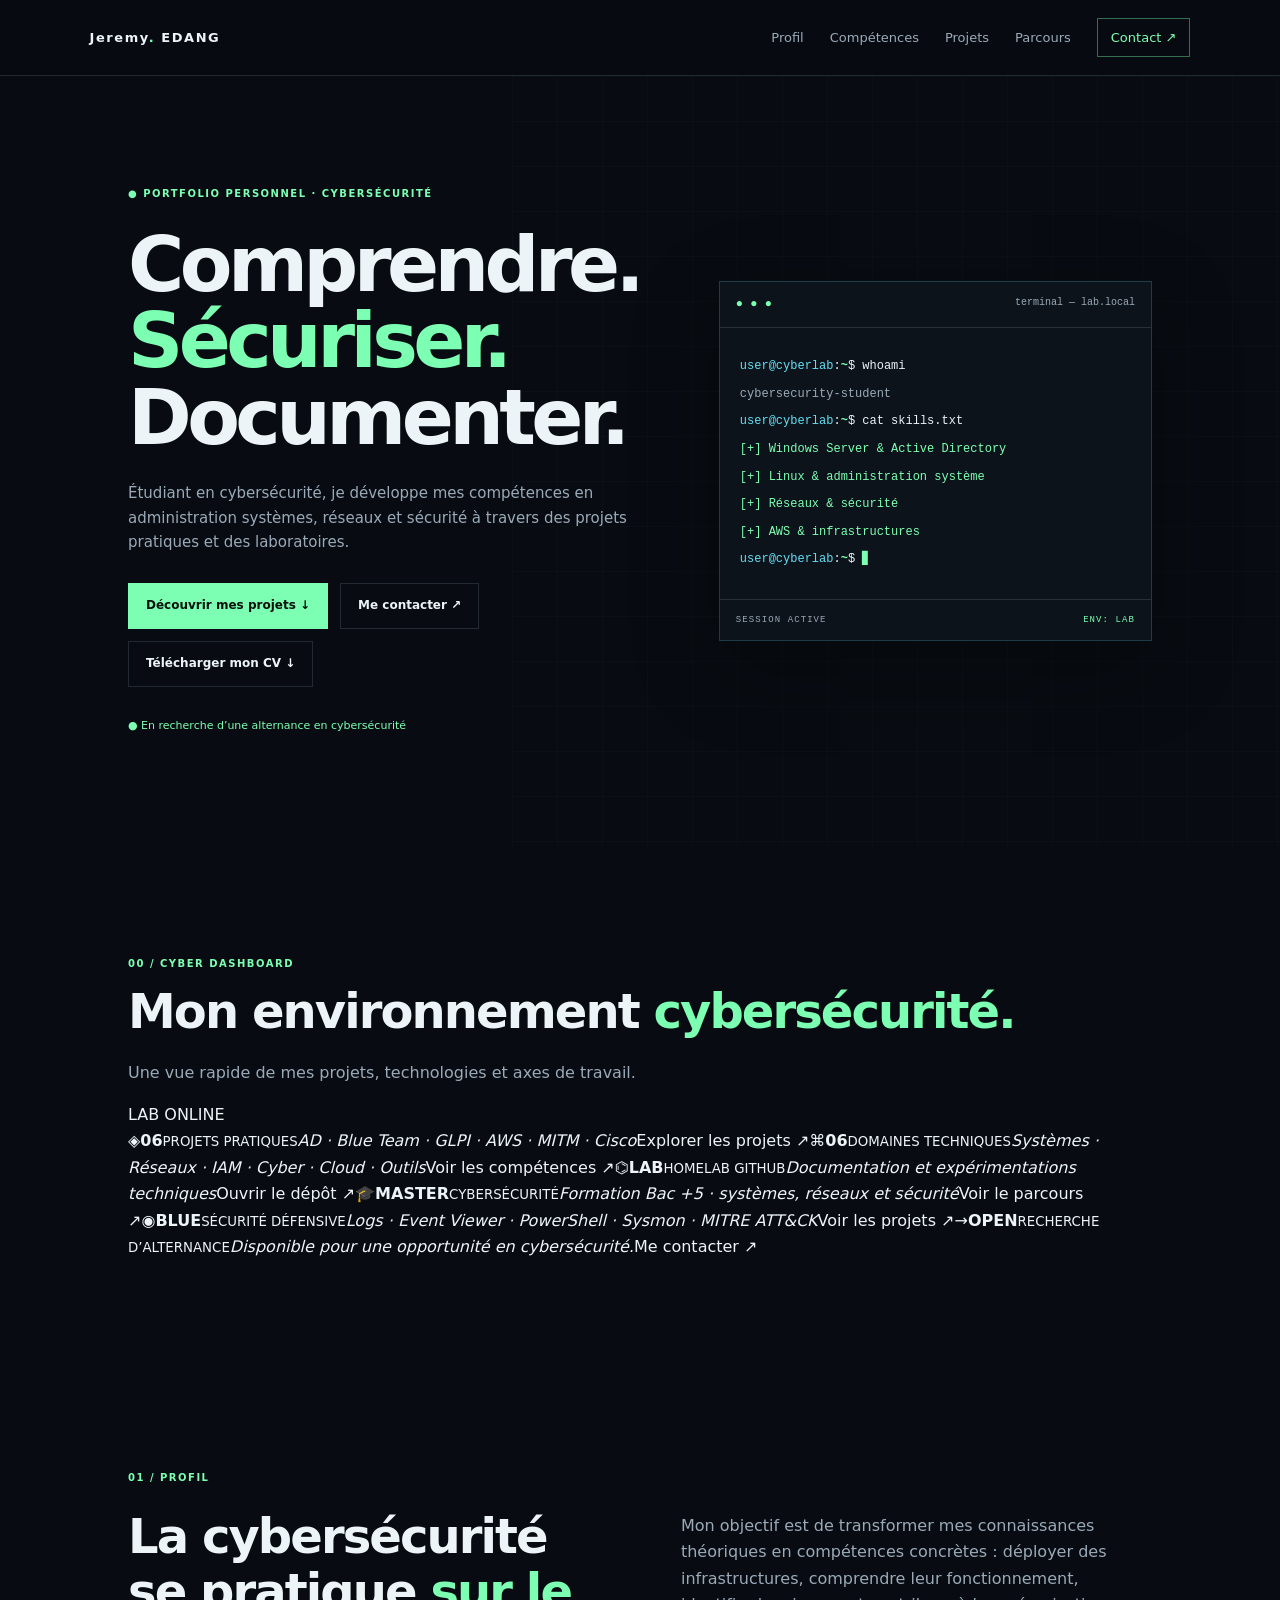
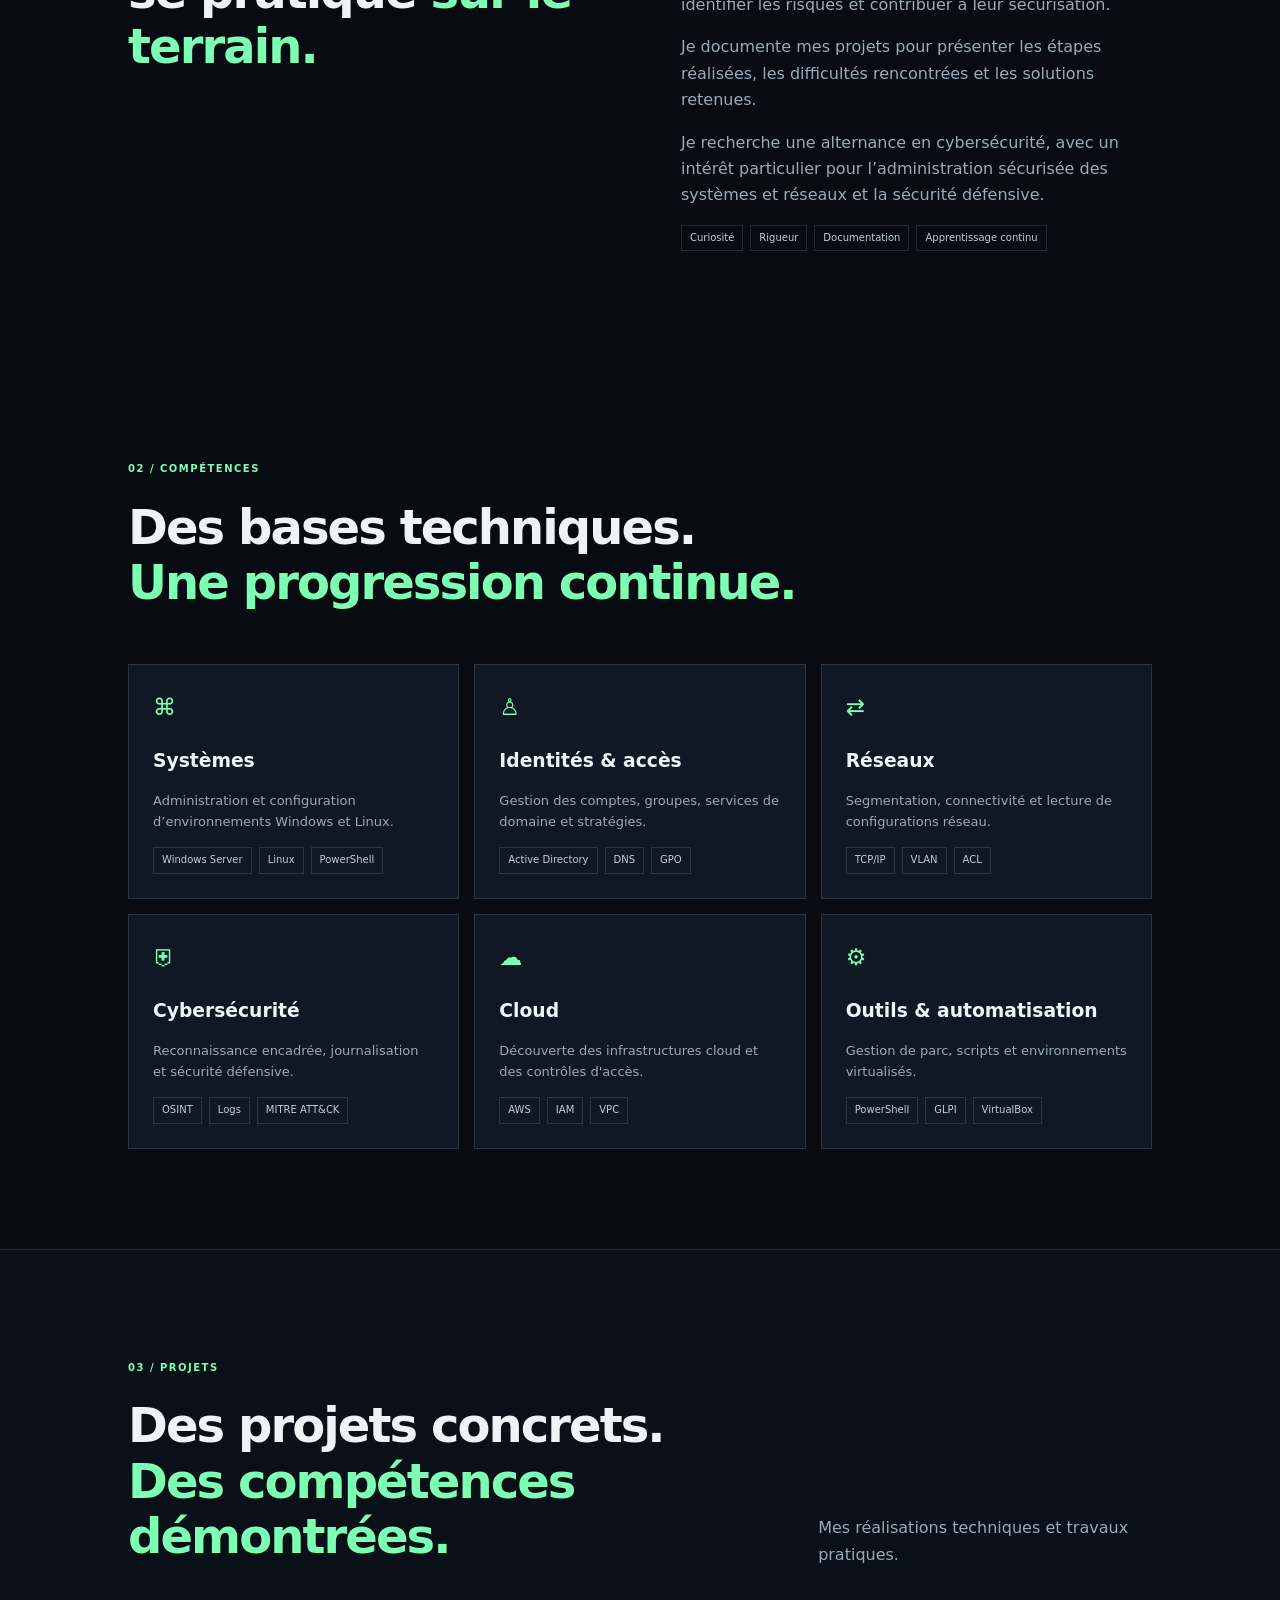
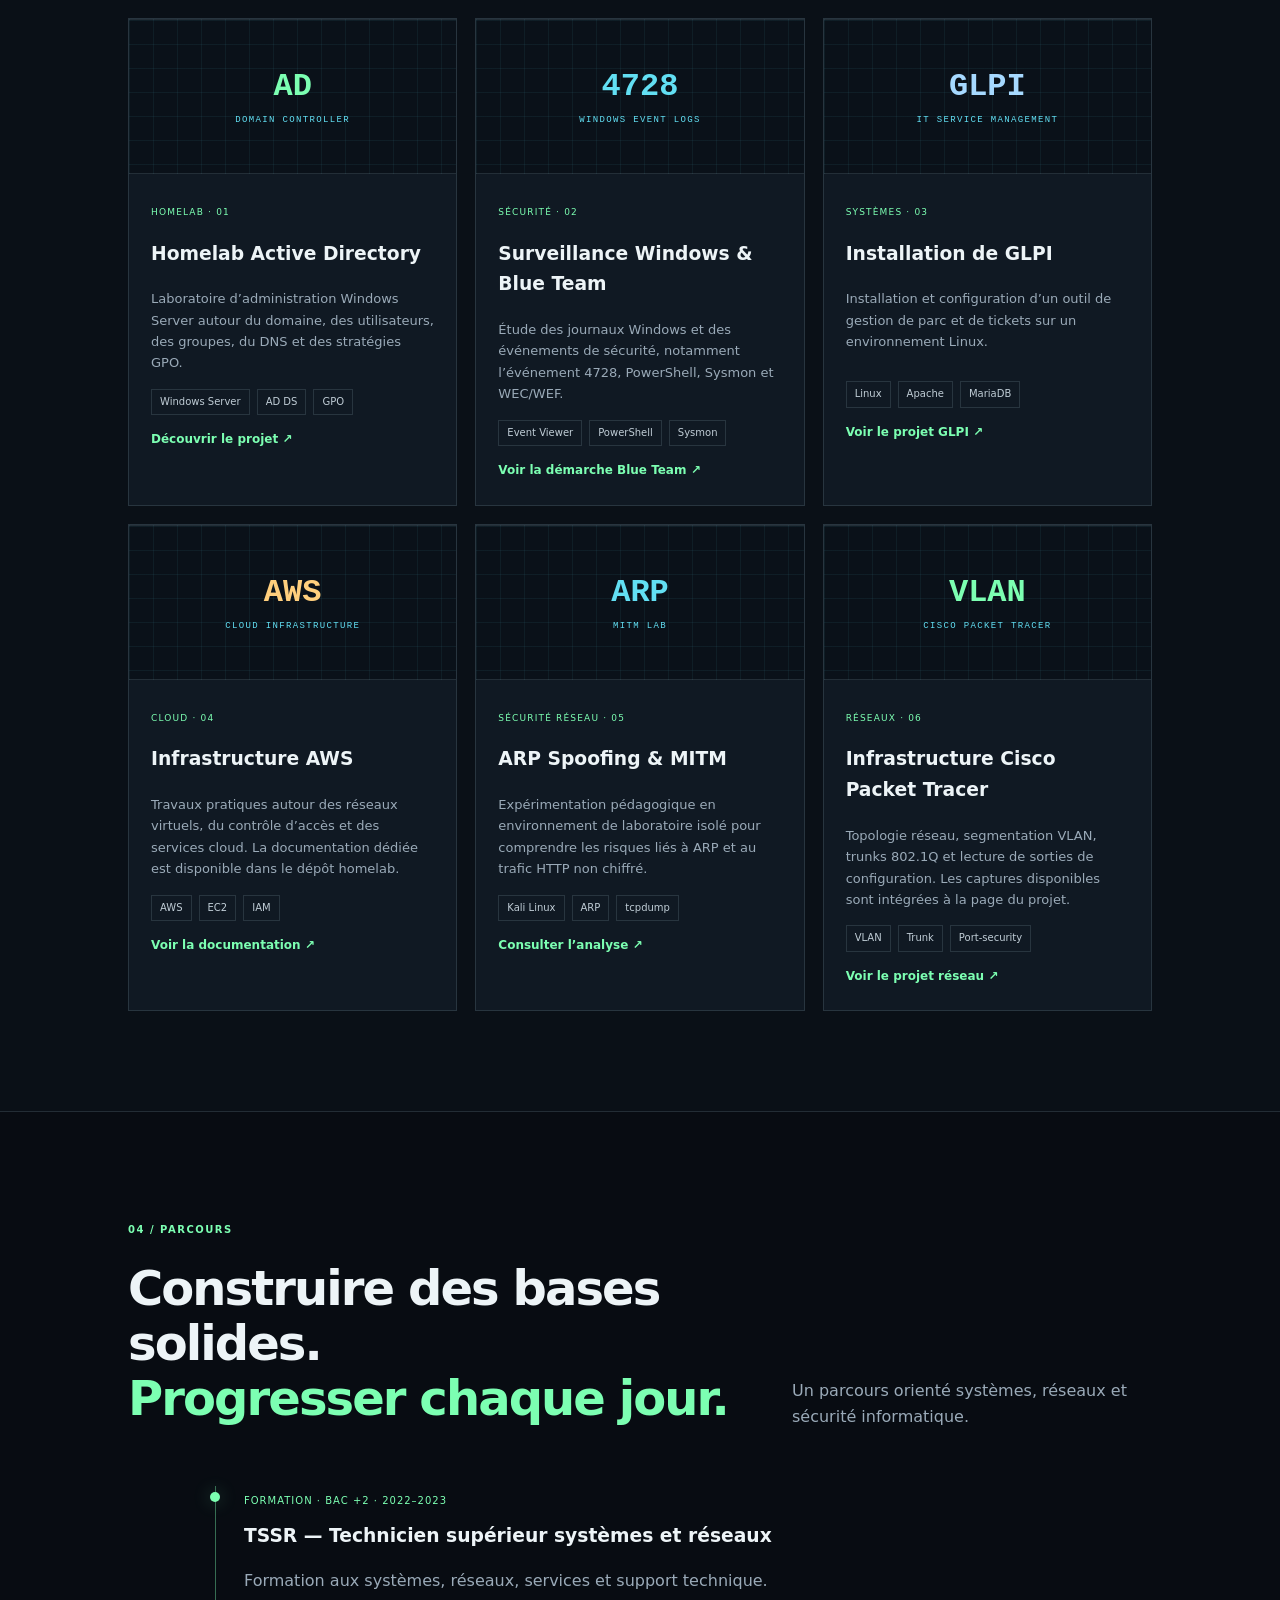
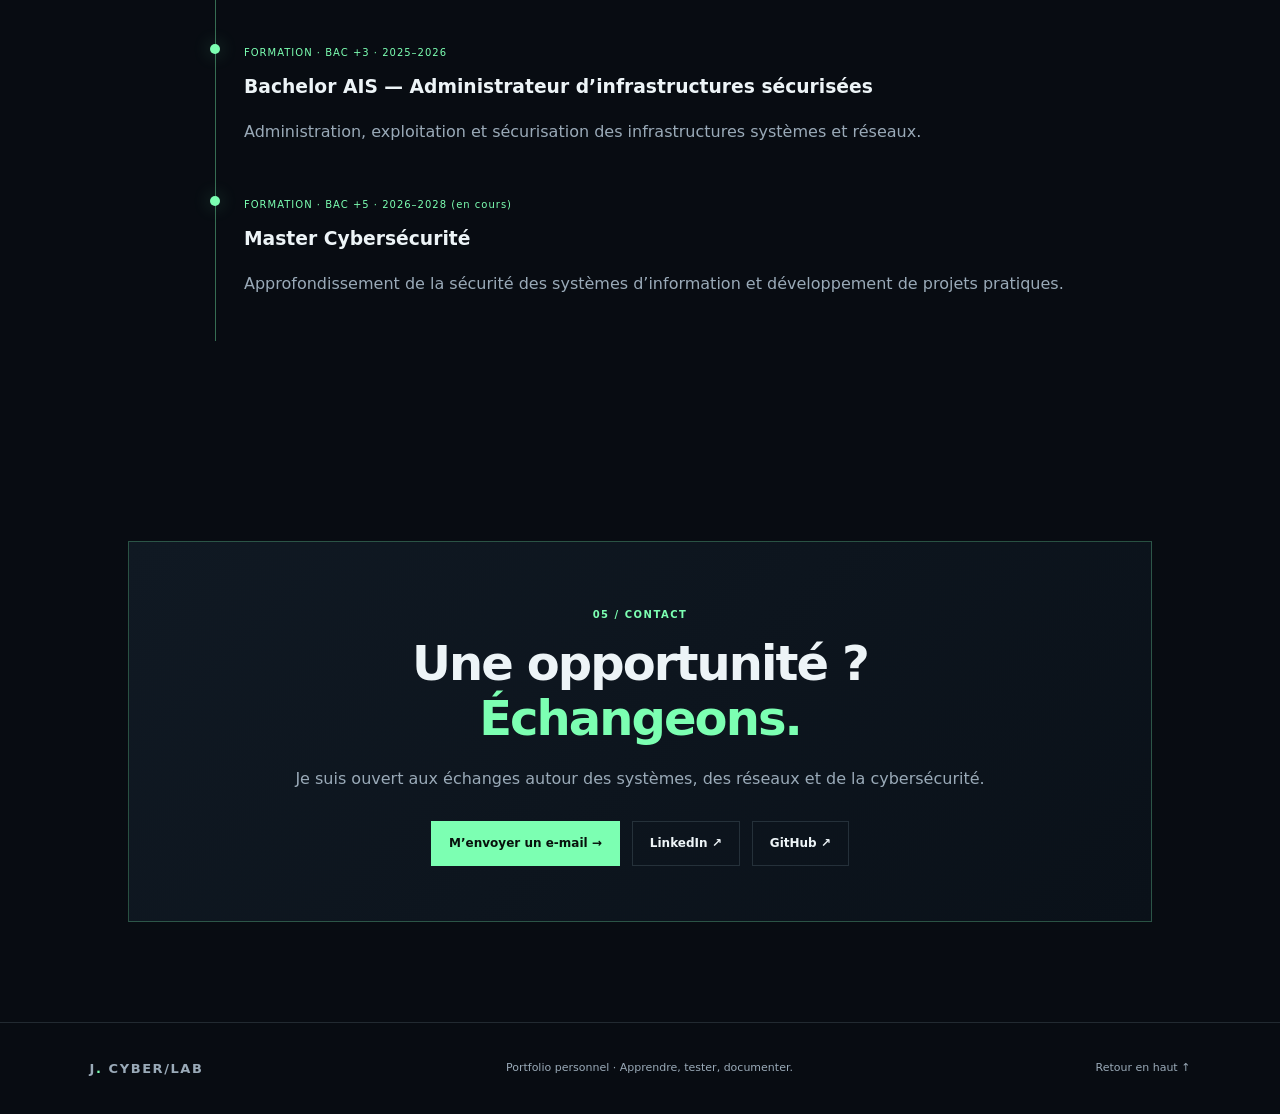
==== commit 1241ff3e: "Add cybersecurity dashboard to portfolio" ====
--- a/index.html
+++ b/index.html
@@ -1,2 +1,2 @@
 <!doctype html>
-<html lang="fr"><head><meta charset="UTF-8"><meta name="viewport" content="width=device-width,initial-scale=1"><meta name="description" content="Portfolio de Jeremy Edang, étudiant en Master Cybersécurité : projets pratiques en systèmes, réseaux, Active Directory, Blue Team, Linux, AWS et sécurité défensive."><meta name="author" content="Jeremy Edang"><meta name="robots" content="index, follow"><meta name="theme-color" content="#080c12"><link rel="canonical" href="https://jeremy253058.github.io/portfolio-cybersecurity/"><meta property="og:type" content="website"><meta property="og:locale" content="fr_FR"><meta property="og:title" content="Jeremy Edang | Portfolio cybersécurité"><meta property="og:description" content="Projets pratiques en cybersécurité, systèmes, réseaux et sécurité défensive."><meta property="og:url" content="https://jeremy253058.github.io/portfolio-cybersecurity/"><meta name="twitter:card" content="summary"><meta name="twitter:title" content="Jeremy Edang | Portfolio cybersécurité"><meta name="twitter:description" content="Portfolio technique de Jeremy Edang — systèmes, réseaux et cybersécurité."><link rel="icon" href="favicon.svg" type="image/svg+xml"><link rel="stylesheet" href="style.css"><script src="script.js" defer></script><script type="application/ld+json">{"@context":"https://schema.org","@type":"Person","name":"Jeremy Edang","url":"https://jeremy253058.github.io/portfolio-cybersecurity/","jobTitle":"Étudiant en cybersécurité","sameAs":["https://github.com/Jeremy253058","https://www.linkedin.com/in/j%C3%A9r%C3%A9my-edang-87a70a235/"]}</script></head><body><header class="header"><a class="logo" href="#accueil">Jeremy<span>.</span> EDANG</a><button class="menu-toggle" type="button" aria-controls="navigation-principale" aria-label="Ouvrir le menu" aria-expanded="false">☰</button><nav class="nav" id="navigation-principale"><a href="#profil">Profil</a><a href="#competences">Compétences</a><a href="#projets">Projets</a><a href="#parcours">Parcours</a><a href="#contact" class="nav-button">Contact ↗</a></nav></header><main><section class="hero section" id="accueil"><div class="hero-grid"></div><div class="hero-content"><p class="eyebrow">● PORTFOLIO PERSONNEL · CYBERSÉCURITÉ</p><h1>Comprendre.<br><span>Sécuriser.</span><br>Documenter.</h1><p class="description">Étudiant en cybersécurité, je développe mes compétences en administration systèmes, réseaux et sécurité à travers des projets pratiques et des laboratoires.</p><div class="actions"><a href="#projets" class="button primary">Découvrir mes projets ↓</a><a href="#contact" class="button">Me contacter ↗</a><a href="documents/CV.pdf" class="button" download>Télécharger mon CV ↓</a></div><p class="status">● En recherche d’une alternance en cybersécurité</p></div><div class="terminal"><div class="terminal-header"><span>● ● ●</span><small>terminal — lab.local</small></div><div class="terminal-content"><p><em>user@cyberlab</em>:<b>~</b>$ whoami</p><p class="output">cybersecurity-student</p><p><em>user@cyberlab</em>:<b>~</b>$ cat skills.txt</p><p class="green">[+] Windows Server & Active Directory</p><p class="green">[+] Linux & administration système</p><p class="green">[+] Réseaux & sécurité</p><p class="green">[+] AWS & infrastructures</p><p><em>user@cyberlab</em>:<b>~</b>$ <span class="cursor">▋</span></p></div><div class="terminal-footer">SESSION ACTIVE <span>ENV: LAB</span></div></div></section><section class="section" id="profil"><p class="section-label">01 / PROFIL</p><div class="two-columns"><h2>La cybersécurité se pratique <span>sur le terrain.</span></h2><div class="muted"><p>Mon objectif est de transformer mes connaissances théoriques en compétences concrètes : déployer des infrastructures, comprendre leur fonctionnement, identifier les risques et contribuer à leur sécurisation.</p><p>Je documente mes projets pour présenter les étapes réalisées, les difficultés rencontrées et les solutions retenues.</p><p>Je recherche une alternance en cybersécurité, avec un intérêt particulier pour l’administration sécurisée des systèmes et réseaux et la sécurité défensive.</p><div class="tags"><span>Curiosité</span><span>Rigueur</span><span>Documentation</span><span>Apprentissage continu</span></div></div></div></section><section class="section" id="competences"><p class="section-label">02 / COMPÉTENCES</p><div class="section-heading"><h2>Des bases techniques.<br><span>Une progression continue.</span></h2></div><div class="cards-grid"><article class="card"><div class="icon">⌘</div><h3>Systèmes</h3><p>Administration et configuration d’environnements Windows et Linux.</p><div class="tags"><span>Windows Server</span><span>Linux</span><span>PowerShell</span></div></article><article class="card"><div class="icon">♙</div><h3>Identités & accès</h3><p>Gestion des comptes, groupes, services de domaine et stratégies.</p><div class="tags"><span>Active Directory</span><span>DNS</span><span>GPO</span></div></article><article class="card"><div class="icon">⇄</div><h3>Réseaux</h3><p>Segmentation, connectivité et lecture de configurations réseau.</p><div class="tags"><span>TCP/IP</span><span>VLAN</span><span>ACL</span></div></article><article class="card"><div class="icon">⛨</div><h3>Cybersécurité</h3><p>Reconnaissance encadrée, journalisation et sécurité défensive.</p><div class="tags"><span>OSINT</span><span>Logs</span><span>MITRE ATT&CK</span></div></article><article class="card"><div class="icon">☁</div><h3>Cloud</h3><p>Découverte des infrastructures cloud et des contrôles d'accès.</p><div class="tags"><span>AWS</span><span>IAM</span><span>VPC</span></div></article><article class="card"><div class="icon">⚙</div><h3>Outils & automatisation</h3><p>Gestion de parc, scripts et environnements virtualisés.</p><div class="tags"><span>PowerShell</span><span>GLPI</span><span>VirtualBox</span></div></article></div></section><section class="section projects" id="projets"><p class="section-label">03 / PROJETS</p><div class="section-heading"><h2>Des projets concrets.<br><span>Des compétences démontrées.</span></h2><p class="muted">Mes réalisations techniques et travaux pratiques.</p></div><div class="projects-grid"><article class="project-card"><div class="project-visual visual-ad">AD <span>DOMAIN CONTROLLER</span></div><div class="project-info"><p class="project-type">HOMELAB · 01</p><h3>Homelab Active Directory</h3><p>Laboratoire d’administration Windows Server autour du domaine, des utilisateurs, des groupes, du DNS et des stratégies GPO.</p><div class="tags"><span>Windows Server</span><span>AD DS</span><span>GPO</span></div><a class="text-link" href="projet-ad.html">Découvrir le projet ↗</a></div></article><article class="project-card"><div class="project-visual visual-logs">4728 <span>WINDOWS EVENT LOGS</span></div><div class="project-info"><p class="project-type">SÉCURITÉ · 02</p><h3>Surveillance Windows & Blue Team</h3><p>Étude des journaux Windows et des événements de sécurité, notamment l’événement 4728, PowerShell, Sysmon et WEC/WEF.</p><div class="tags"><span>Event Viewer</span><span>PowerShell</span><span>Sysmon</span></div><a class="text-link" href="projet-blue-team.html">Voir la démarche Blue Team ↗</a></div></article><article class="project-card"><div class="project-visual visual-glpi">GLPI <span>IT SERVICE MANAGEMENT</span></div><div class="project-info"><p class="project-type">SYSTÈMES · 03</p><h3>Installation de GLPI</h3><p>Installation et configuration d’un outil de gestion de parc et de tickets sur un environnement Linux.</p><div class="tags"><span>Linux</span><span>Apache</span><span>MariaDB</span></div><a class="text-link" href="projet-glpi.html">Voir le projet GLPI ↗</a></div></article><article class="project-card"><div class="project-visual visual-aws">AWS <span>CLOUD INFRASTRUCTURE</span></div><div class="project-info"><p class="project-type">CLOUD · 04</p><h3>Infrastructure AWS</h3><p>Travaux pratiques autour des réseaux virtuels, du contrôle d’accès et des services cloud. La documentation dédiée est disponible dans le dépôt homelab.</p><div class="tags"><span>AWS</span><span>EC2</span><span>IAM</span></div><a class="text-link" href="https://github.com/Jeremy253058/cybersecurity-homelab" target="_blank" rel="noopener noreferrer">Voir la documentation ↗</a></div></article><article class="project-card"><div class="project-visual" style="color:var(--cyan)">ARP <span>MITM LAB</span></div><div class="project-info"><p class="project-type">SÉCURITÉ RÉSEAU · 05</p><h3>ARP Spoofing & MITM</h3><p>Expérimentation pédagogique en environnement de laboratoire isolé pour comprendre les risques liés à ARP et au trafic HTTP non chiffré.</p><div class="tags"><span>Kali Linux</span><span>ARP</span><span>tcpdump</span></div><a class="text-link" href="projet-mitm.html">Consulter l’analyse ↗</a></div></article><article class="project-card"><div class="project-visual" style="color:var(--green)">VLAN <span>CISCO PACKET TRACER</span></div><div class="project-info"><p class="project-type">RÉSEAUX · 06</p><h3>Infrastructure Cisco Packet Tracer</h3><p>Topologie réseau, segmentation VLAN, trunks 802.1Q et lecture de sorties de configuration. Les captures disponibles sont intégrées à la page du projet.</p><div class="tags"><span>VLAN</span><span>Trunk</span><span>Port-security</span></div><a class="text-link" href="projet-cisco.html">Voir le projet réseau ↗</a></div></article></div></section><section class="section" id="parcours"><p class="section-label">04 / PARCOURS</p><div class="section-heading"><h2>Construire des bases solides.<br><span>Progresser chaque jour.</span></h2><p class="muted">Un parcours orienté systèmes, réseaux et sécurité informatique.</p></div><div class="timeline"><article><small>FORMATION · BAC +2 · 2022–2023</small><h3>TSSR — Technicien supérieur systèmes et réseaux</h3><p class="muted">Formation aux systèmes, réseaux, services et support technique.</p></article><article><small>FORMATION · BAC +3 · 2025–2026</small><h3>Bachelor AIS — Administrateur d’infrastructures sécurisées</h3><p class="muted">Administration, exploitation et sécurisation des infrastructures systèmes et réseaux.</p></article><article><small>FORMATION · BAC +5 · 2026–2028 (en cours)</small><h3>Master Cybersécurité</h3><p class="muted">Approfondissement de la sécurité des systèmes d’information et développement de projets pratiques.</p></article></div></section><section class="section" id="contact"><div class="contact-box"><p class="section-label">05 / CONTACT</p><h2>Une opportunité ?<br><span>Échangeons.</span></h2><p class="muted">Je suis ouvert aux échanges autour des systèmes, des réseaux et de la cybersécurité.</p><div class="actions"><a href="https://mail.google.com/mail/?view=cm&amp;fs=1&amp;to=jaylinle@gmail.com&amp;su=Prise%20de%20contact%20%E2%80%94%20Portfolio%20cybers%C3%A9curit%C3%A9" class="button primary" target="_blank" rel="noopener noreferrer">M’envoyer un e-mail →</a><a class="button" href="https://www.linkedin.com/in/j%C3%A9r%C3%A9my-edang-87a70a235/" target="_blank" rel="noopener noreferrer">LinkedIn ↗</a><a class="button" href="https://github.com/Jeremy253058/cybersecurity-homelab" target="_blank" rel="noopener noreferrer">GitHub ↗</a></div></div></section></main><footer class="footer"><a class="logo" href="#accueil">J<span>.</span> CYBER/LAB</a><p>Portfolio personnel · Apprendre, tester, documenter.</p><a href="#accueil">Retour en haut ↑</a></footer></body></html>+<html lang="fr"><head><meta charset="UTF-8"><meta name="viewport" content="width=device-width,initial-scale=1"><meta name="description" content="Portfolio de Jeremy Edang, étudiant en Master Cybersécurité : projets pratiques en systèmes, réseaux, Active Directory, Blue Team, Linux, AWS et sécurité défensive."><meta name="author" content="Jeremy Edang"><meta name="robots" content="index, follow"><meta name="theme-color" content="#080c12"><link rel="canonical" href="https://jeremy253058.github.io/portfolio-cybersecurity/"><meta property="og:type" content="website"><meta property="og:locale" content="fr_FR"><meta property="og:title" content="Jeremy Edang | Portfolio cybersécurité"><meta property="og:description" content="Projets pratiques en cybersécurité, systèmes, réseaux et sécurité défensive."><meta property="og:url" content="https://jeremy253058.github.io/portfolio-cybersecurity/"><meta name="twitter:card" content="summary"><meta name="twitter:title" content="Jeremy Edang | Portfolio cybersécurité"><meta name="twitter:description" content="Portfolio technique de Jeremy Edang — systèmes, réseaux et cybersécurité."><link rel="icon" href="favicon.svg" type="image/svg+xml"><link rel="stylesheet" href="style.css"><script src="script.js" defer></script><script type="application/ld+json">{"@context":"https://schema.org","@type":"Person","name":"Jeremy Edang","url":"https://jeremy253058.github.io/portfolio-cybersecurity/","jobTitle":"Étudiant en cybersécurité","sameAs":["https://github.com/Jeremy253058","https://www.linkedin.com/in/j%C3%A9r%C3%A9my-edang-87a70a235/"]}</script></head><body><header class="header"><a class="logo" href="#accueil">Jeremy<span>.</span> EDANG</a><button class="menu-toggle" type="button" aria-controls="navigation-principale" aria-label="Ouvrir le menu" aria-expanded="false">☰</button><nav class="nav" id="navigation-principale"><a href="#profil">Profil</a><a href="#competences">Compétences</a><a href="#projets">Projets</a><a href="#parcours">Parcours</a><a href="#contact" class="nav-button">Contact ↗</a></nav></header><main><section class="hero section" id="accueil"><div class="hero-grid"></div><div class="hero-content"><p class="eyebrow">● PORTFOLIO PERSONNEL · CYBERSÉCURITÉ</p><h1>Comprendre.<br><span>Sécuriser.</span><br>Documenter.</h1><p class="description">Étudiant en cybersécurité, je développe mes compétences en administration systèmes, réseaux et sécurité à travers des projets pratiques et des laboratoires.</p><div class="actions"><a href="#projets" class="button primary">Découvrir mes projets ↓</a><a href="#contact" class="button">Me contacter ↗</a><a href="documents/CV.pdf" class="button" download>Télécharger mon CV ↓</a></div><p class="status">● En recherche d’une alternance en cybersécurité</p></div><div class="terminal"><div class="terminal-header"><span>● ● ●</span><small>terminal — lab.local</small></div><div class="terminal-content"><p><em>user@cyberlab</em>:<b>~</b>$ whoami</p><p class="output">cybersecurity-student</p><p><em>user@cyberlab</em>:<b>~</b>$ cat skills.txt</p><p class="green">[+] Windows Server & Active Directory</p><p class="green">[+] Linux & administration système</p><p class="green">[+] Réseaux & sécurité</p><p class="green">[+] AWS & infrastructures</p><p><em>user@cyberlab</em>:<b>~</b>$ <span class="cursor">▋</span></p></div><div class="terminal-footer">SESSION ACTIVE <span>ENV: LAB</span></div></div></section><section class="cyber-dashboard section" id="dashboard"><div class="dashboard-head"><div><p class="section-label">00 / CYBER DASHBOARD</p><h2>Mon environnement <span>cybersécurité.</span></h2><p class="muted">Une vue rapide de mes projets, technologies et axes de travail.</p></div><div class="dashboard-status"><span class="pulse"></span> LAB ONLINE</div></div><div class="dashboard-grid"><a class="dash-card dash-feature" href="#projets"><span class="dash-icon">◈</span><strong>06</strong><small>PROJETS PRATIQUES</small><em>AD · Blue Team · GLPI · AWS · MITM · Cisco</em><span class="dash-link">Explorer les projets ↗</span></a><a class="dash-card" href="#competences"><span class="dash-icon">⌘</span><strong>06</strong><small>DOMAINES TECHNIQUES</small><em>Systèmes · Réseaux · IAM · Cyber · Cloud · Outils</em><span class="dash-link">Voir les compétences ↗</span></a><a class="dash-card" href="https://github.com/Jeremy253058/cybersecurity-homelab" target="_blank" rel="noopener noreferrer"><span class="dash-icon">⌬</span><strong>LAB</strong><small>HOMELAB GITHUB</small><em>Documentation et expérimentations techniques</em><span class="dash-link">Ouvrir le dépôt ↗</span></a><a class="dash-card" href="#parcours"><span class="dash-icon">🎓</span><strong>MASTER</strong><small>CYBERSÉCURITÉ</small><em>Formation Bac +5 · systèmes, réseaux et sécurité</em><span class="dash-link">Voir le parcours ↗</span></a><a class="dash-card" href="#projets"><span class="dash-icon">◉</span><strong>BLUE</strong><small>SÉCURITÉ DÉFENSIVE</small><em>Logs · Event Viewer · PowerShell · Sysmon · MITRE ATT&CK</em><span class="dash-link">Voir les projets ↗</span></a><a class="dash-card dash-cta" href="#contact"><span class="dash-icon">→</span><strong>OPEN</strong><small>RECHERCHE D’ALTERNANCE</small><em>Disponible pour une opportunité en cybersécurité.</em><span class="dash-link">Me contacter ↗</span></a></div></section><section class="section" id="profil"><p class="section-label">01 / PROFIL</p><div class="two-columns"><h2>La cybersécurité se pratique <span>sur le terrain.</span></h2><div class="muted"><p>Mon objectif est de transformer mes connaissances théoriques en compétences concrètes : déployer des infrastructures, comprendre leur fonctionnement, identifier les risques et contribuer à leur sécurisation.</p><p>Je documente mes projets pour présenter les étapes réalisées, les difficultés rencontrées et les solutions retenues.</p><p>Je recherche une alternance en cybersécurité, avec un intérêt particulier pour l’administration sécurisée des systèmes et réseaux et la sécurité défensive.</p><div class="tags"><span>Curiosité</span><span>Rigueur</span><span>Documentation</span><span>Apprentissage continu</span></div></div></div></section><section class="section" id="competences"><p class="section-label">02 / COMPÉTENCES</p><div class="section-heading"><h2>Des bases techniques.<br><span>Une progression continue.</span></h2></div><div class="cards-grid"><article class="card"><div class="icon">⌘</div><h3>Systèmes</h3><p>Administration et configuration d’environnements Windows et Linux.</p><div class="tags"><span>Windows Server</span><span>Linux</span><span>PowerShell</span></div></article><article class="card"><div class="icon">♙</div><h3>Identités & accès</h3><p>Gestion des comptes, groupes, services de domaine et stratégies.</p><div class="tags"><span>Active Directory</span><span>DNS</span><span>GPO</span></div></article><article class="card"><div class="icon">⇄</div><h3>Réseaux</h3><p>Segmentation, connectivité et lecture de configurations réseau.</p><div class="tags"><span>TCP/IP</span><span>VLAN</span><span>ACL</span></div></article><article class="card"><div class="icon">⛨</div><h3>Cybersécurité</h3><p>Reconnaissance encadrée, journalisation et sécurité défensive.</p><div class="tags"><span>OSINT</span><span>Logs</span><span>MITRE ATT&CK</span></div></article><article class="card"><div class="icon">☁</div><h3>Cloud</h3><p>Découverte des infrastructures cloud et des contrôles d'accès.</p><div class="tags"><span>AWS</span><span>IAM</span><span>VPC</span></div></article><article class="card"><div class="icon">⚙</div><h3>Outils & automatisation</h3><p>Gestion de parc, scripts et environnements virtualisés.</p><div class="tags"><span>PowerShell</span><span>GLPI</span><span>VirtualBox</span></div></article></div></section><section class="section projects" id="projets"><p class="section-label">03 / PROJETS</p><div class="section-heading"><h2>Des projets concrets.<br><span>Des compétences démontrées.</span></h2><p class="muted">Mes réalisations techniques et travaux pratiques.</p></div><div class="projects-grid"><article class="project-card"><div class="project-visual visual-ad">AD <span>DOMAIN CONTROLLER</span></div><div class="project-info"><p class="project-type">HOMELAB · 01</p><h3>Homelab Active Directory</h3><p>Laboratoire d’administration Windows Server autour du domaine, des utilisateurs, des groupes, du DNS et des stratégies GPO.</p><div class="tags"><span>Windows Server</span><span>AD DS</span><span>GPO</span></div><a class="text-link" href="projet-ad.html">Découvrir le projet ↗</a></div></article><article class="project-card"><div class="project-visual visual-logs">4728 <span>WINDOWS EVENT LOGS</span></div><div class="project-info"><p class="project-type">SÉCURITÉ · 02</p><h3>Surveillance Windows & Blue Team</h3><p>Étude des journaux Windows et des événements de sécurité, notamment l’événement 4728, PowerShell, Sysmon et WEC/WEF.</p><div class="tags"><span>Event Viewer</span><span>PowerShell</span><span>Sysmon</span></div><a class="text-link" href="projet-blue-team.html">Voir la démarche Blue Team ↗</a></div></article><article class="project-card"><div class="project-visual visual-glpi">GLPI <span>IT SERVICE MANAGEMENT</span></div><div class="project-info"><p class="project-type">SYSTÈMES · 03</p><h3>Installation de GLPI</h3><p>Installation et configuration d’un outil de gestion de parc et de tickets sur un environnement Linux.</p><div class="tags"><span>Linux</span><span>Apache</span><span>MariaDB</span></div><a class="text-link" href="projet-glpi.html">Voir le projet GLPI ↗</a></div></article><article class="project-card"><div class="project-visual visual-aws">AWS <span>CLOUD INFRASTRUCTURE</span></div><div class="project-info"><p class="project-type">CLOUD · 04</p><h3>Infrastructure AWS</h3><p>Travaux pratiques autour des réseaux virtuels, du contrôle d’accès et des services cloud. La documentation dédiée est disponible dans le dépôt homelab.</p><div class="tags"><span>AWS</span><span>EC2</span><span>IAM</span></div><a class="text-link" href="https://github.com/Jeremy253058/cybersecurity-homelab" target="_blank" rel="noopener noreferrer">Voir la documentation ↗</a></div></article><article class="project-card"><div class="project-visual" style="color:var(--cyan)">ARP <span>MITM LAB</span></div><div class="project-info"><p class="project-type">SÉCURITÉ RÉSEAU · 05</p><h3>ARP Spoofing & MITM</h3><p>Expérimentation pédagogique en environnement de laboratoire isolé pour comprendre les risques liés à ARP et au trafic HTTP non chiffré.</p><div class="tags"><span>Kali Linux</span><span>ARP</span><span>tcpdump</span></div><a class="text-link" href="projet-mitm.html">Consulter l’analyse ↗</a></div></article><article class="project-card"><div class="project-visual" style="color:var(--green)">VLAN <span>CISCO PACKET TRACER</span></div><div class="project-info"><p class="project-type">RÉSEAUX · 06</p><h3>Infrastructure Cisco Packet Tracer</h3><p>Topologie réseau, segmentation VLAN, trunks 802.1Q et lecture de sorties de configuration. Les captures disponibles sont intégrées à la page du projet.</p><div class="tags"><span>VLAN</span><span>Trunk</span><span>Port-security</span></div><a class="text-link" href="projet-cisco.html">Voir le projet réseau ↗</a></div></article></div></section><section class="section" id="parcours"><p class="section-label">04 / PARCOURS</p><div class="section-heading"><h2>Construire des bases solides.<br><span>Progresser chaque jour.</span></h2><p class="muted">Un parcours orienté systèmes, réseaux et sécurité informatique.</p></div><div class="timeline"><article><small>FORMATION · BAC +2 · 2022–2023</small><h3>TSSR — Technicien supérieur systèmes et réseaux</h3><p class="muted">Formation aux systèmes, réseaux, services et support technique.</p></article><article><small>FORMATION · BAC +3 · 2025–2026</small><h3>Bachelor AIS — Administrateur d’infrastructures sécurisées</h3><p class="muted">Administration, exploitation et sécurisation des infrastructures systèmes et réseaux.</p></article><article><small>FORMATION · BAC +5 · 2026–2028 (en cours)</small><h3>Master Cybersécurité</h3><p class="muted">Approfondissement de la sécurité des systèmes d’information et développement de projets pratiques.</p></article></div></section><section class="section" id="contact"><div class="contact-box"><p class="section-label">05 / CONTACT</p><h2>Une opportunité ?<br><span>Échangeons.</span></h2><p class="muted">Je suis ouvert aux échanges autour des systèmes, des réseaux et de la cybersécurité.</p><div class="actions"><a href="https://mail.google.com/mail/?view=cm&amp;fs=1&amp;to=jaylinle@gmail.com&amp;su=Prise%20de%20contact%20%E2%80%94%20Portfolio%20cybers%C3%A9curit%C3%A9" class="button primary" target="_blank" rel="noopener noreferrer">M’envoyer un e-mail →</a><a class="button" href="https://www.linkedin.com/in/j%C3%A9r%C3%A9my-edang-87a70a235/" target="_blank" rel="noopener noreferrer">LinkedIn ↗</a><a class="button" href="https://github.com/Jeremy253058/cybersecurity-homelab" target="_blank" rel="noopener noreferrer">GitHub ↗</a></div></div></section></main><footer class="footer"><a class="logo" href="#accueil">J<span>.</span> CYBER/LAB</a><p>Portfolio personnel · Apprendre, tester, documenter.</p><a href="#accueil">Retour en haut ↑</a></footer></body></html>
